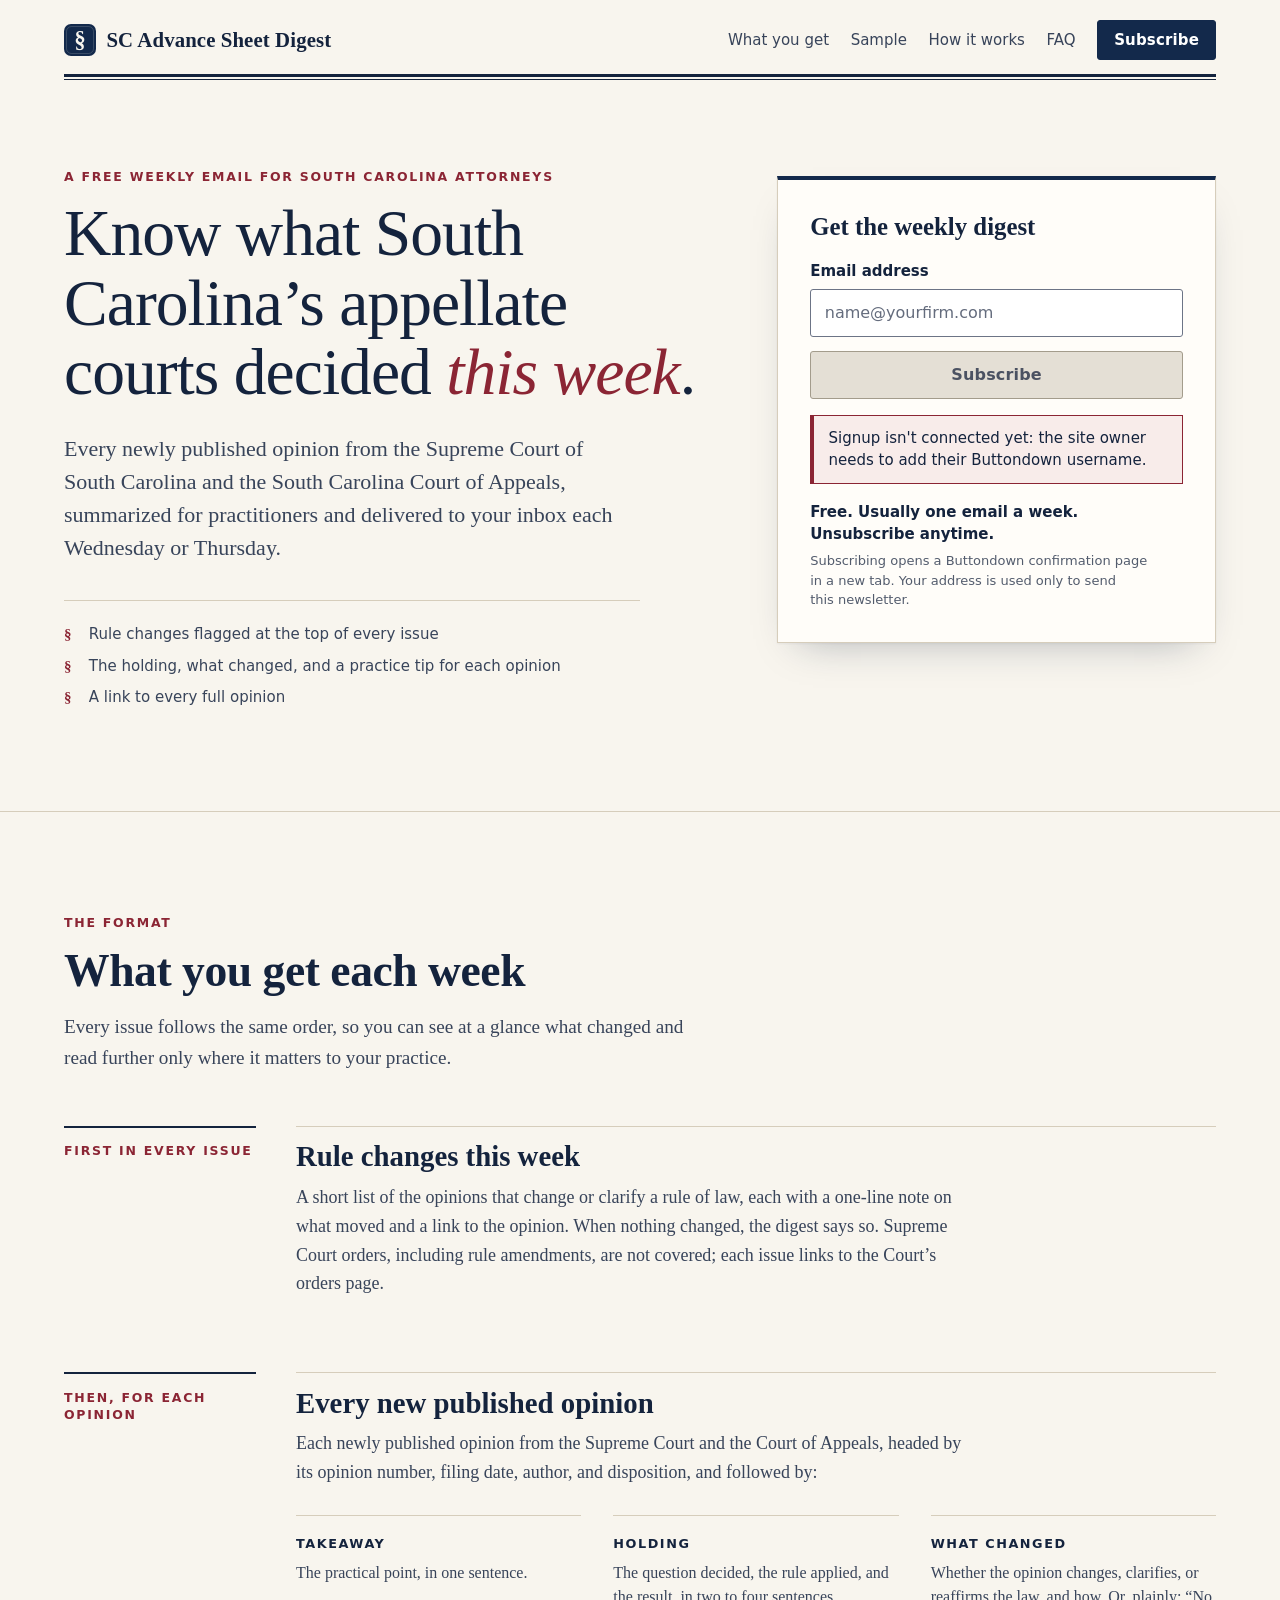
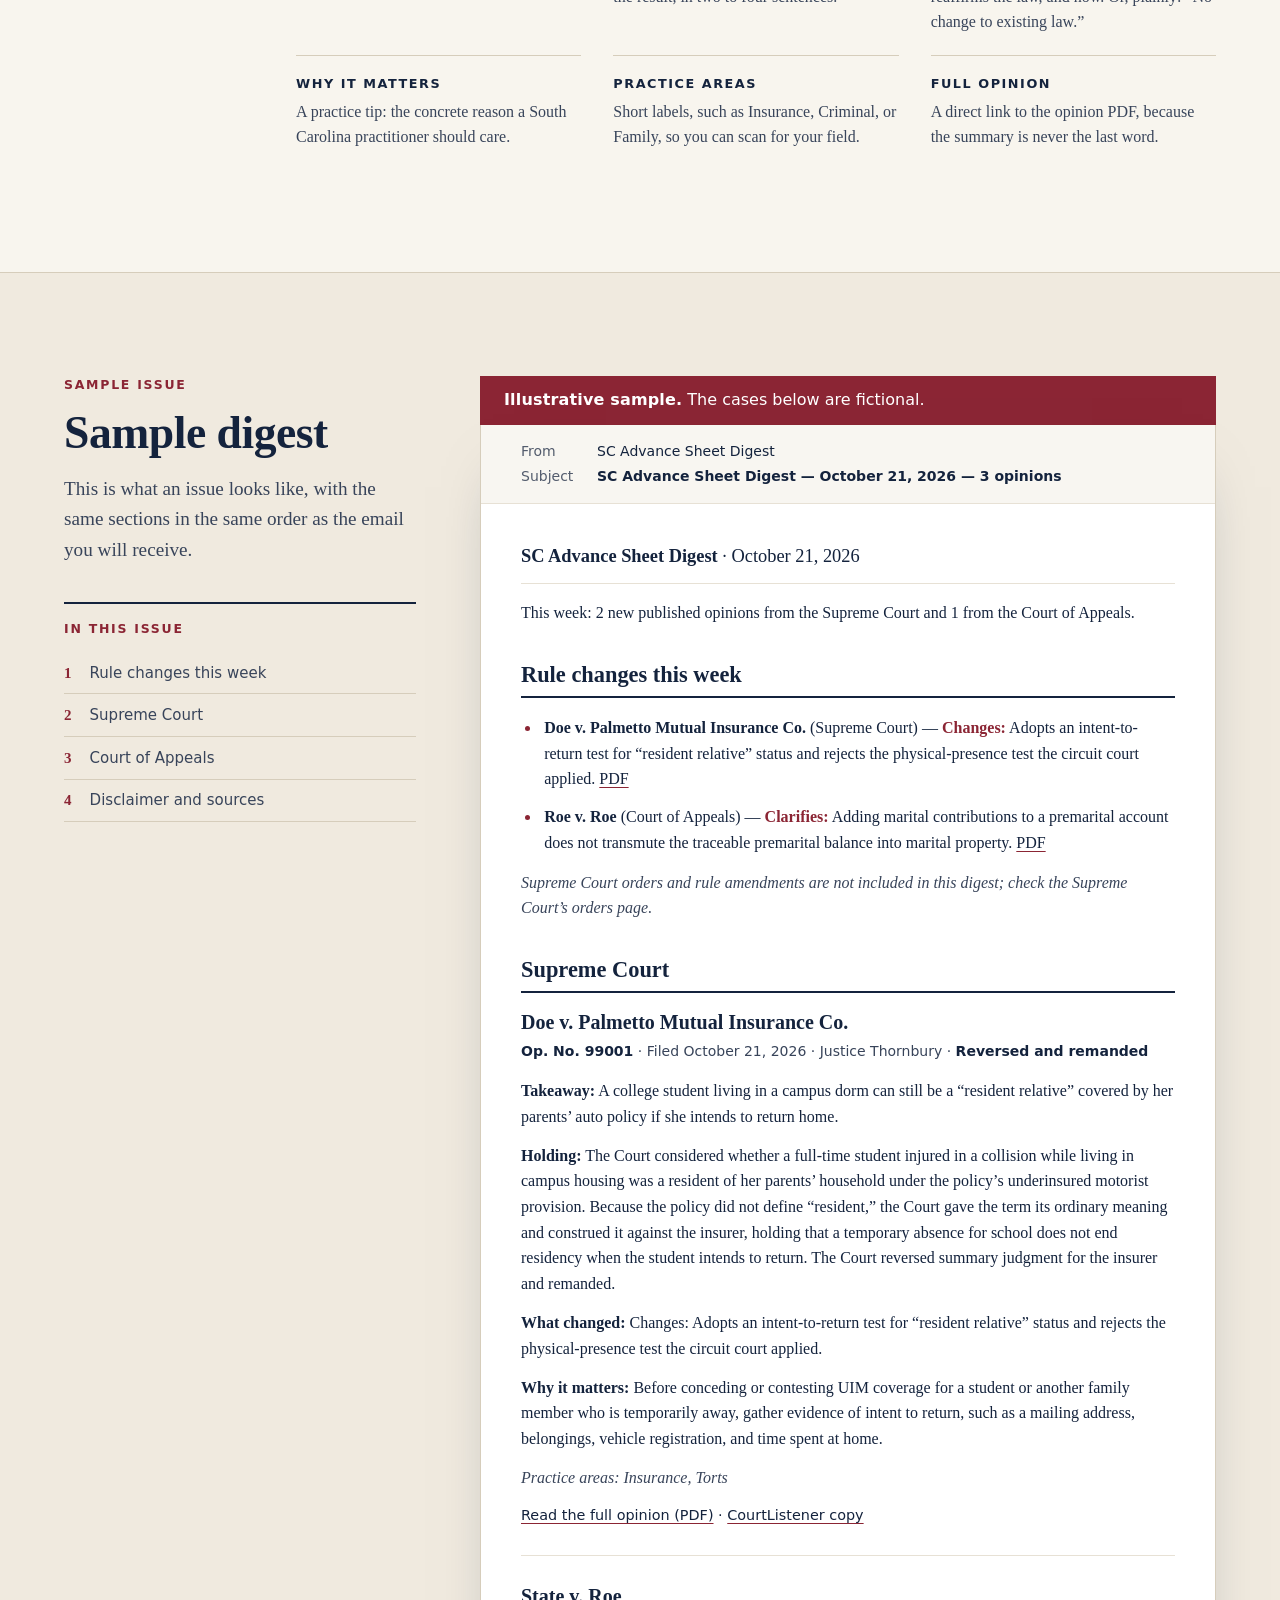
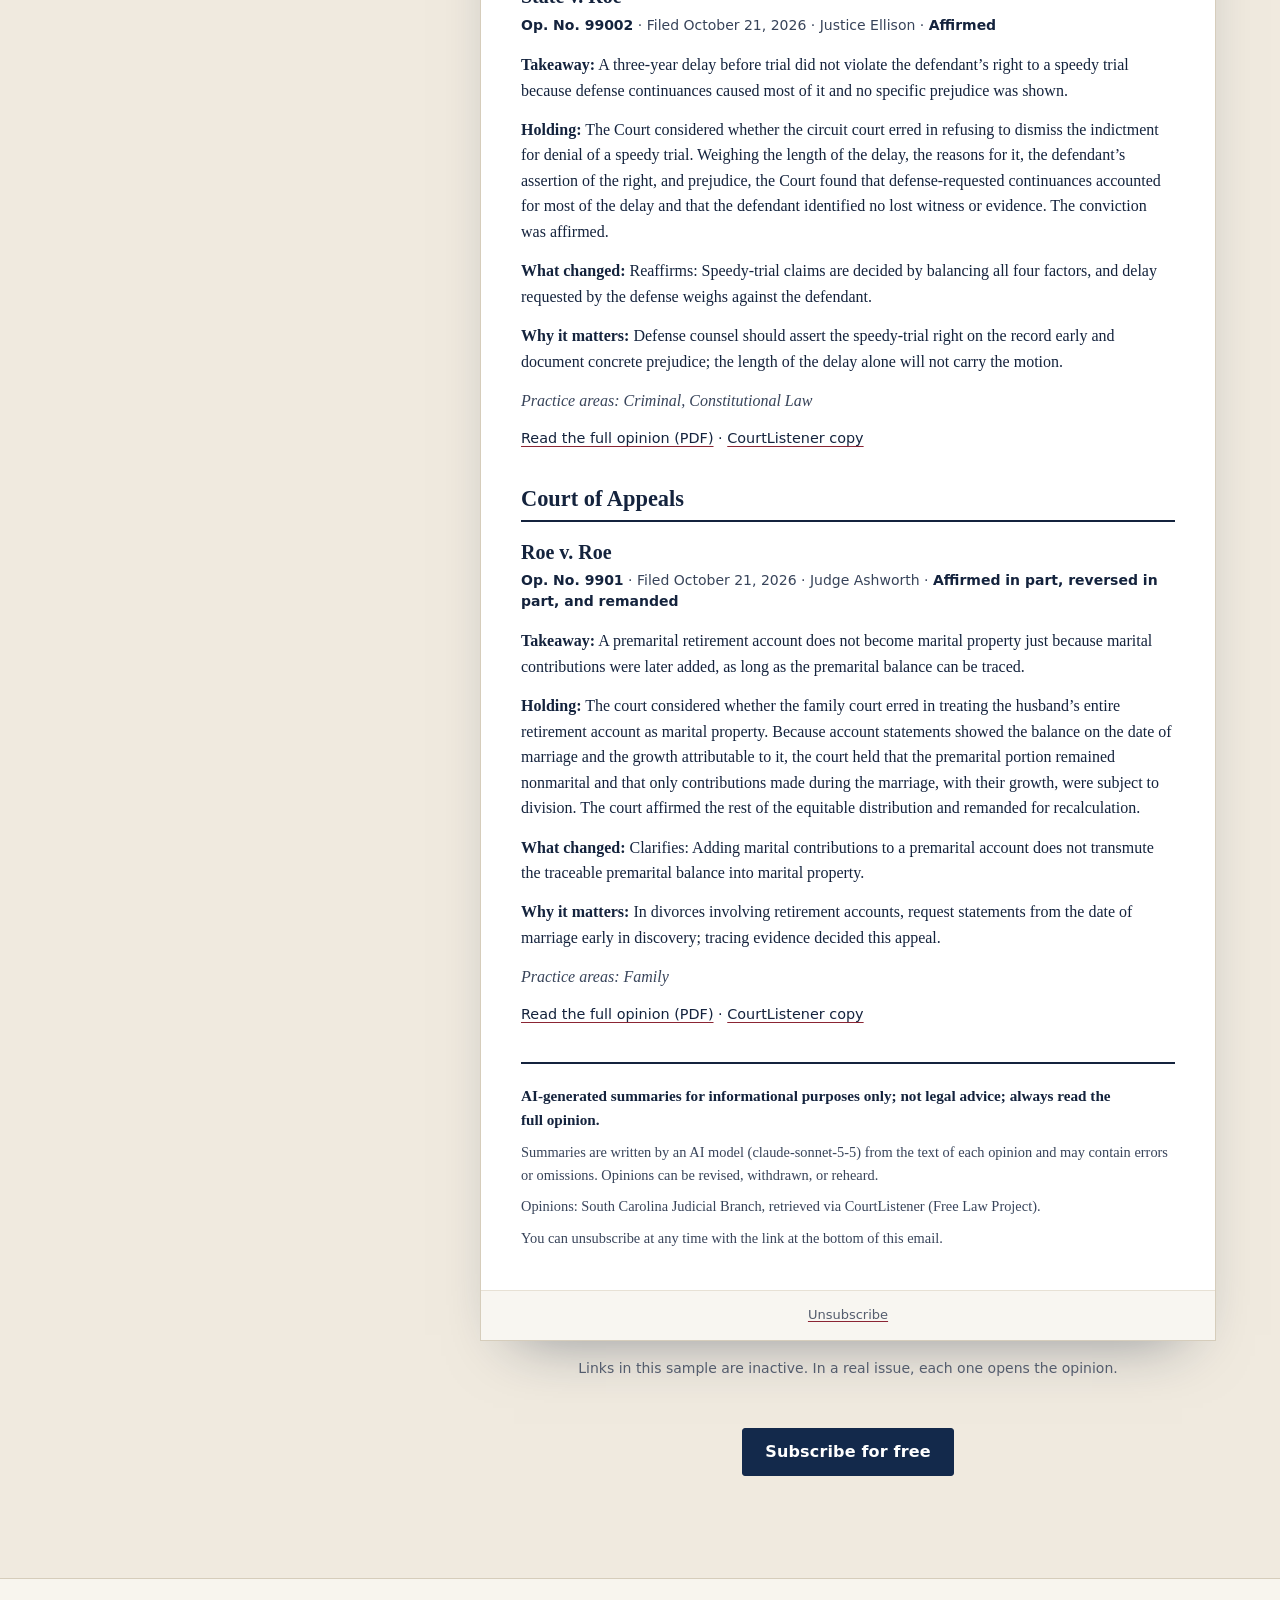
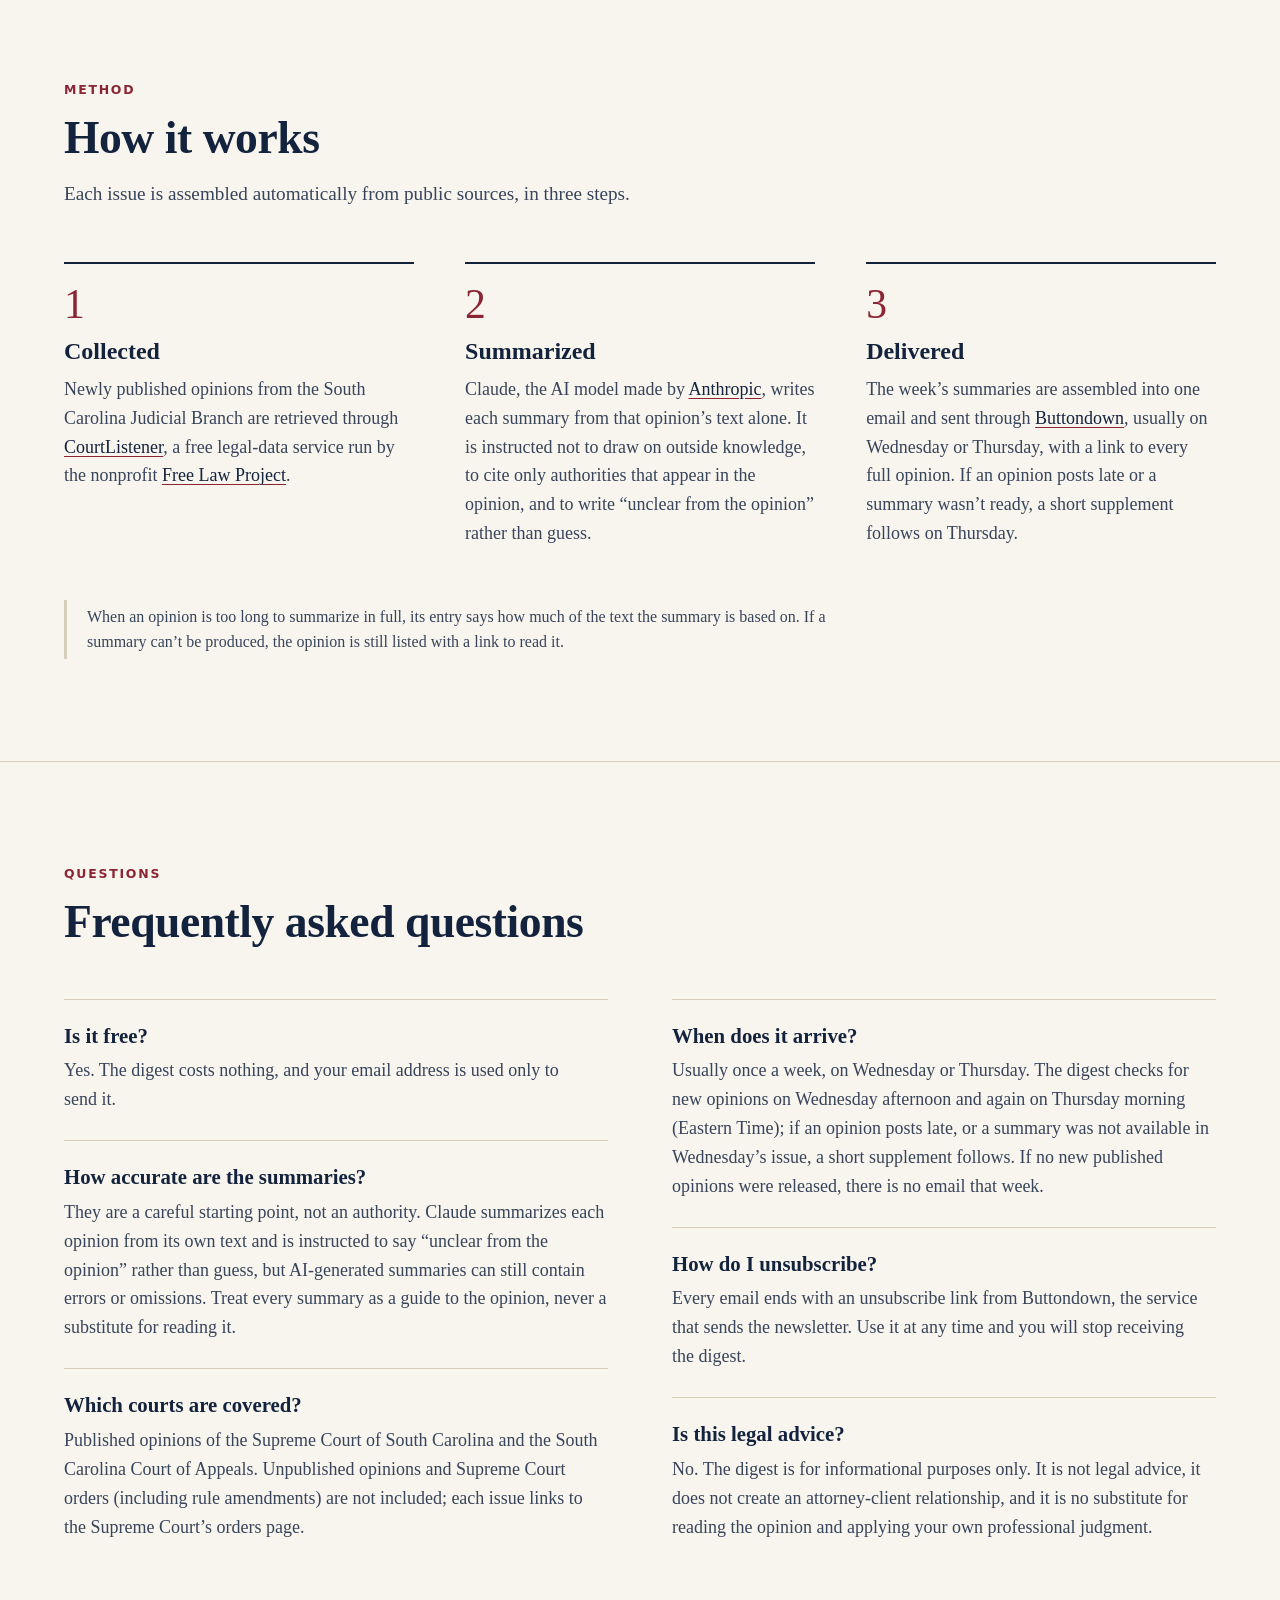
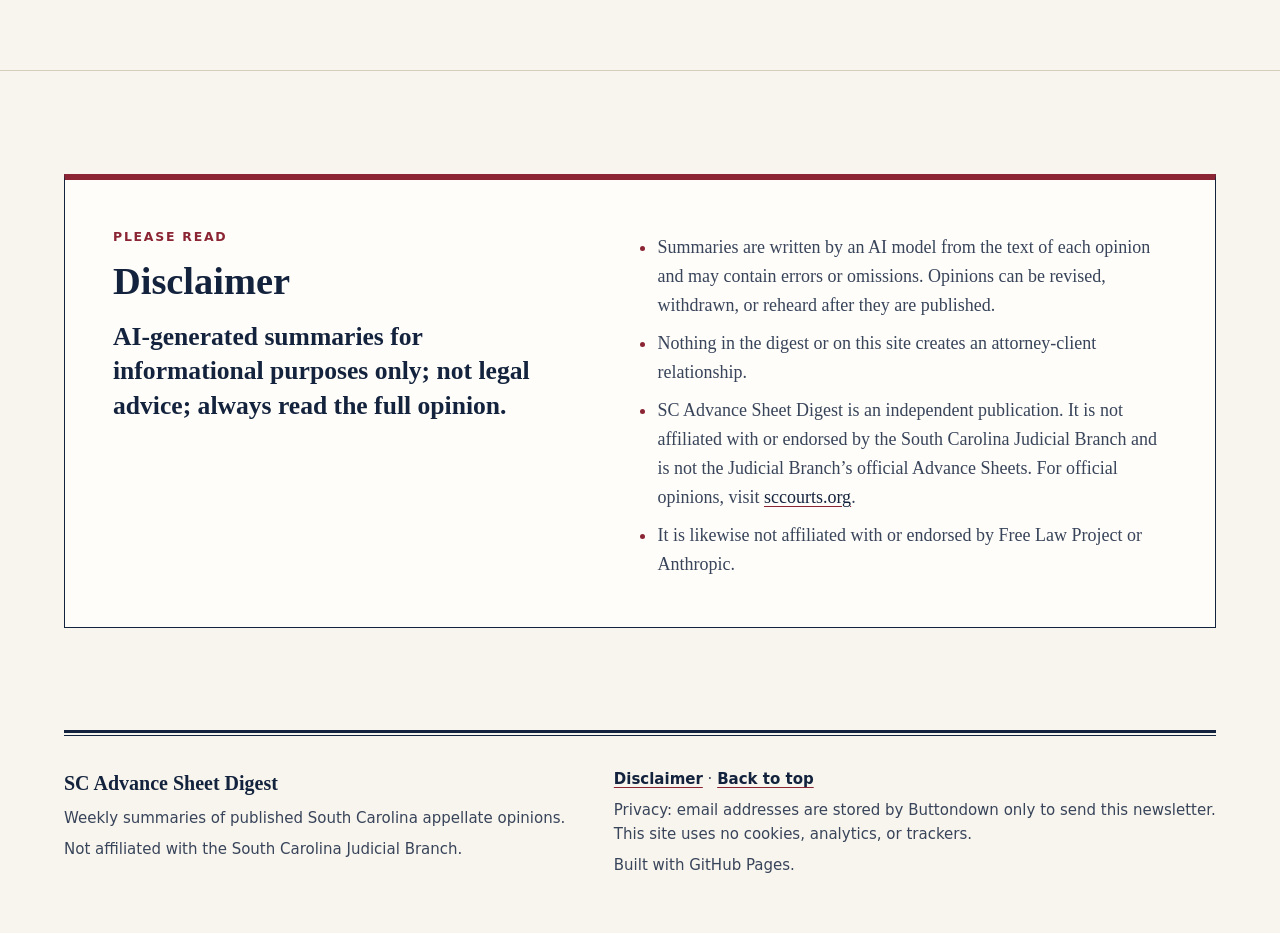
==== docs/index.html @ 8a423f74 "Init" ====
<!doctype html>
<html lang="en">
<head>
  <meta charset="utf-8">
  <meta name="viewport" content="width=device-width, initial-scale=1">
  <title>SC Advance Sheet Digest: free weekly summaries of South Carolina appellate opinions</title>
  <meta name="description" content="A free weekly email that summarizes every newly published opinion of the Supreme Court of South Carolina and the South Carolina Court of Appeals for practicing attorneys.">
  <meta name="color-scheme" content="light">
  <meta name="theme-color" content="#f8f5ee">
  <meta name="format-detection" content="telephone=no">

  <meta property="og:type" content="website">
  <meta property="og:site_name" content="SC Advance Sheet Digest">
  <meta property="og:title" content="SC Advance Sheet Digest">
  <meta property="og:description" content="Every newly published South Carolina Supreme Court and Court of Appeals opinion, summarized for practicing attorneys. Free, usually once a week.">
  <meta property="og:locale" content="en_US">
  <meta name="twitter:card" content="summary">

  <link rel="icon" href="favicon.svg" type="image/svg+xml">
  <link rel="stylesheet" href="styles.css">
</head>
<body>
  <a class="skip-link" href="#main">Skip to main content</a>

  <header class="site-header" id="top">
    <div class="wrap masthead">
      <a class="brand" href="#top">
        <img src="favicon.svg" width="32" height="32" alt="">
        <span>SC Advance Sheet Digest</span>
      </a>
      <nav class="site-nav" aria-label="Sections">
        <ul>
          <li><a href="#what-you-get">What you get</a></li>
          <li><a href="#sample">Sample</a></li>
          <li><a href="#how-it-works">How it works</a></li>
          <li><a href="#faq">FAQ</a></li>
          <li class="nav-cta"><a class="button button-small" href="#subscribe">Subscribe</a></li>
        </ul>
      </nav>
    </div>
    <div class="wrap">
      <div class="rule-double" aria-hidden="true"></div>
    </div>
  </header>

  <main id="main">
    <section class="hero" aria-labelledby="hero-title">
      <div class="wrap hero-grid">
        <div class="hero-copy">
          <p class="kicker">A free weekly email for South Carolina attorneys</p>
          <h1 id="hero-title">Know what South Carolina’s appellate courts decided <em>this&nbsp;week</em>.</h1>
          <p class="lede">Every newly published opinion from the Supreme Court of South Carolina and the South Carolina Court of Appeals, summarized for practitioners and delivered to your inbox each Wednesday or Thursday.</p>
        </div>

        <div class="signup-card" id="subscribe">
          <h2 class="signup-title">Get the weekly digest</h2>
          <!-- SETUP: replace the capitalized placeholder at the end of the action URL below with your Buttondown username. -->
          <form class="signup-form" id="signup-form" action="https://buttondown.com/api/emails/embed-subscribe/YOUR_BUTTONDOWN_USERNAME" method="post" target="_blank">
            <label for="email">Email address</label>
            <input type="email" name="email" id="email" required autocomplete="email" placeholder="name@yourfirm.com" aria-describedby="signup-terms">
            <input type="hidden" name="embed" value="1">
            <button type="submit" class="button">Subscribe</button>
          </form>
          <p class="signup-notice" id="signup-notice" hidden>Signup isn't connected yet: the site owner needs to add their Buttondown username.</p>
          <script>
            // Until the form's action URL holds a real Buttondown username, show a notice and
            // disable the button. The placeholder is assembled from pieces here so that it appears
            // only once in this file: in the form's action attribute.
            (function () {
              var form = document.getElementById("signup-form");
              var placeholder = ["YOUR", "BUTTONDOWN", "USERNAME"].join("_");
              if (!form || (form.getAttribute("action") || "").indexOf(placeholder) === -1) {
                return;
              }
              var button = form.querySelector('button[type="submit"]');
              var input = document.getElementById("email");
              var notice = document.getElementById("signup-notice");
              if (button) {
                button.disabled = true;
              }
              if (notice) {
                notice.hidden = false;
              }
              if (input) {
                input.setAttribute("aria-describedby", "signup-notice signup-terms");
              }
              form.addEventListener("submit", function (event) {
                event.preventDefault();
              });
            })();
          </script>
          <p class="signup-terms" id="signup-terms">Free. Usually one email a week. Unsubscribe anytime.</p>
          <p class="signup-fineprint">Subscribing opens a Buttondown confirmation page in a new tab. Your address is used only to send this newsletter.</p>
        </div>

        <ul class="hero-points">
          <li>Rule changes flagged at the top of every issue</li>
          <li>The holding, what changed, and a practice tip for each opinion</li>
          <li>A link to every full opinion</li>
        </ul>
      </div>
    </section>

    <section class="section" id="what-you-get" aria-labelledby="what-you-get-title">
      <div class="wrap">
        <div class="section-head">
          <p class="kicker">The format</p>
          <h2 id="what-you-get-title">What you get each week</h2>
          <p class="section-intro">Every issue follows the same order, so you can see at a glance what changed and read further only where it matters to your practice.</p>
        </div>

        <ol class="format" role="list">
          <li class="format-part">
            <div class="format-label">
              <p class="kicker">First in every issue</p>
            </div>
            <div class="format-body">
              <h3>Rule changes this week</h3>
              <!-- If you run the digest with SOURCE=sccourts (with the court's permission), you can mention rule-amendment orders here. -->
              <p>A short list of the opinions that change or clarify a rule of law, each with a one-line note on what moved and a link to the opinion. When nothing changed, the digest says so. Supreme Court orders, including rule amendments, are not covered; each issue links to the Court’s orders page.</p>
            </div>
          </li>
          <li class="format-part">
            <div class="format-label">
              <p class="kicker">Then, for each opinion</p>
            </div>
            <div class="format-body">
              <h3>Every new published opinion</h3>
              <p>Each newly published opinion from the Supreme Court and the Court of Appeals, headed by its opinion number, filing date, author, and disposition, and followed by:</p>
              <dl class="fields">
                <div>
                  <dt>Takeaway</dt>
                  <dd>The practical point, in one sentence.</dd>
                </div>
                <div>
                  <dt>Holding</dt>
                  <dd>The question decided, the rule applied, and the result, in two to four sentences.</dd>
                </div>
                <div>
                  <dt>What changed</dt>
                  <dd>Whether the opinion changes, clarifies, or reaffirms the law, and how. Or, plainly: “No change to existing law.”</dd>
                </div>
                <div>
                  <dt>Why it matters</dt>
                  <dd>A practice tip: the concrete reason a South Carolina practitioner should care.</dd>
                </div>
                <div>
                  <dt>Practice areas</dt>
                  <dd>Short labels, such as Insurance, Criminal, or Family, so you can scan for your field.</dd>
                </div>
                <div>
                  <dt>Full opinion</dt>
                  <dd>A direct link to the opinion PDF, because the summary is never the last word.</dd>
                </div>
              </dl>
            </div>
          </li>
        </ol>
      </div>
    </section>

    <section class="section band" id="sample" aria-labelledby="sample-title">
      <div class="wrap sample-layout">
        <div class="sample-aside">
          <div class="section-head">
            <p class="kicker">Sample issue</p>
            <h2 id="sample-title">Sample digest</h2>
            <p class="section-intro">This is what an issue looks like, with the same sections in the same order as the email you will receive.</p>
          </div>
          <nav class="sample-toc" aria-label="Parts of the sample issue">
            <p class="kicker">In this issue</p>
            <ol role="list">
              <li><a href="#sample-rule-changes">Rule changes this week</a></li>
              <li><a href="#sample-supreme-court">Supreme Court</a></li>
              <li><a href="#sample-court-of-appeals">Court of Appeals</a></li>
              <li><a href="#sample-footer">Disclaimer and sources</a></li>
            </ol>
          </nav>
        </div>

        <div class="sample-main">
          <figure class="sample">
            <figcaption class="sample-label"><strong>Illustrative sample.</strong> The cases below are fictional.</figcaption>

            <article class="email" aria-label="Sample email">
              <dl class="email-meta">
                <div>
                  <dt>From</dt>
                  <dd>SC Advance Sheet Digest</dd>
                </div>
                <div>
                  <dt>Subject</dt>
                  <dd class="email-subject">SC Advance Sheet Digest — October 21, 2026 — 3 opinions</dd>
                </div>
              </dl>

              <div class="email-body">
                <p class="email-masthead"><strong>SC Advance Sheet Digest</strong> · <span class="nowrap">October 21, 2026</span></p>
                <p class="email-intro">This week: 2 new published opinions from the Supreme Court and 1 from the Court of Appeals.</p>

                <h3 class="email-h" id="sample-rule-changes">Rule changes this week</h3>
                <ul class="rule-changes">
                  <li><strong>Doe v. Palmetto Mutual Insurance Co.</strong> (Supreme Court) — <strong class="change-label">Changes:</strong> Adopts an intent-to-return test for “resident relative” status and rejects the physical-presence test the circuit court applied. <span class="mock-link">PDF</span></li>
                  <li><strong>Roe v. Roe</strong> (Court of Appeals) — <strong class="change-label">Clarifies:</strong> Adding marital contributions to a premarital account does not transmute the traceable premarital balance into marital property. <span class="mock-link">PDF</span></li>
                </ul>
                <p class="rule-note"><em>Supreme Court orders and rule amendments are not included in this digest; check the Supreme Court’s orders page.</em></p>

                <h3 class="email-h" id="sample-supreme-court">Supreme Court</h3>

                <article class="entry" aria-labelledby="sample-case-1">
                  <h4 id="sample-case-1">Doe v. Palmetto Mutual Insurance Co.</h4>
                  <p class="entry-meta"><strong>Op. No. 99001</strong> · Filed October 21, 2026 · Justice Thornbury · <strong>Reversed and remanded</strong></p>
                  <p><strong>Takeaway:</strong> A college student living in a campus dorm can still be a “resident relative” covered by her parents’ auto policy if she intends to return home.</p>
                  <p><strong>Holding:</strong> The Court considered whether a full-time student injured in a collision while living in campus housing was a resident of her parents’ household under the policy’s underinsured motorist provision. Because the policy did not define “resident,” the Court gave the term its ordinary meaning and construed it against the insurer, holding that a temporary absence for school does not end residency when the student intends to return. The Court reversed summary judgment for the insurer and remanded.</p>
                  <p><strong>What changed:</strong> Changes: Adopts an intent-to-return test for “resident relative” status and rejects the physical-presence test the circuit court applied.</p>
                  <p><strong>Why it matters:</strong> Before conceding or contesting UIM coverage for a student or another family member who is temporarily away, gather evidence of intent to return, such as a mailing address, belongings, vehicle registration, and time spent at home.</p>
                  <p class="entry-areas"><em>Practice areas: Insurance, Torts</em></p>
                  <p class="entry-links"><span class="mock-link">Read the full opinion (PDF)</span> · <span class="mock-link">CourtListener copy</span></p>
                </article>

                <hr>

                <article class="entry" aria-labelledby="sample-case-2">
                  <h4 id="sample-case-2">State v. Roe</h4>
                  <p class="entry-meta"><strong>Op. No. 99002</strong> · Filed October 21, 2026 · Justice Ellison · <strong>Affirmed</strong></p>
                  <p><strong>Takeaway:</strong> A three-year delay before trial did not violate the defendant’s right to a speedy trial because defense continuances caused most of it and no specific prejudice was shown.</p>
                  <p><strong>Holding:</strong> The Court considered whether the circuit court erred in refusing to dismiss the indictment for denial of a speedy trial. Weighing the length of the delay, the reasons for it, the defendant’s assertion of the right, and prejudice, the Court found that defense-requested continuances accounted for most of the delay and that the defendant identified no lost witness or evidence. The conviction was affirmed.</p>
                  <p><strong>What changed:</strong> Reaffirms: Speedy-trial claims are decided by balancing all four factors, and delay requested by the defense weighs against the defendant.</p>
                  <p><strong>Why it matters:</strong> Defense counsel should assert the speedy-trial right on the record early and document concrete prejudice; the length of the delay alone will not carry the motion.</p>
                  <p class="entry-areas"><em>Practice areas: Criminal, Constitutional Law</em></p>
                  <p class="entry-links"><span class="mock-link">Read the full opinion (PDF)</span> · <span class="mock-link">CourtListener copy</span></p>
                </article>

                <h3 class="email-h" id="sample-court-of-appeals">Court of Appeals</h3>

                <article class="entry" aria-labelledby="sample-case-3">
                  <h4 id="sample-case-3">Roe v. Roe</h4>
                  <p class="entry-meta"><strong>Op. No. 9901</strong> · Filed October 21, 2026 · Judge Ashworth · <strong>Affirmed in part, reversed in part, and remanded</strong></p>
                  <p><strong>Takeaway:</strong> A premarital retirement account does not become marital property just because marital contributions were later added, as long as the premarital balance can be traced.</p>
                  <p><strong>Holding:</strong> The court considered whether the family court erred in treating the husband’s entire retirement account as marital property. Because account statements showed the balance on the date of marriage and the growth attributable to it, the court held that the premarital portion remained nonmarital and that only contributions made during the marriage, with their growth, were subject to division. The court affirmed the rest of the equitable distribution and remanded for recalculation.</p>
                  <p><strong>What changed:</strong> Clarifies: Adding marital contributions to a premarital account does not transmute the traceable premarital balance into marital property.</p>
                  <p><strong>Why it matters:</strong> In divorces involving retirement accounts, request statements from the date of marriage early in discovery; tracing evidence decided this appeal.</p>
                  <p class="entry-areas"><em>Practice areas: Family</em></p>
                  <p class="entry-links"><span class="mock-link">Read the full opinion (PDF)</span> · <span class="mock-link">CourtListener copy</span></p>
                </article>

                <footer class="email-footer" id="sample-footer">
                  <p class="email-disclaimer"><strong>AI-generated summaries for informational purposes only; not legal advice; always read the full opinion.</strong></p>
                  <p>Summaries are written by an AI model (claude-sonnet-5-5) from the text of each opinion and may contain errors or omissions. Opinions can be revised, withdrawn, or reheard.</p>
                  <p>Opinions: South Carolina Judicial Branch, retrieved via CourtListener (Free Law Project).</p>
                  <p>You can unsubscribe at any time with the link at the bottom of this email.</p>
                </footer>
              </div>

              <p class="email-unsub"><span class="mock-link">Unsubscribe</span></p>
            </article>

            <p class="sample-note">Links in this sample are inactive. In a real issue, each one opens the opinion.</p>
          </figure>

          <p class="cta-row"><a class="button" href="#subscribe">Subscribe for free</a></p>
        </div>
      </div>
    </section>

    <section class="section" id="how-it-works" aria-labelledby="how-it-works-title">
      <div class="wrap">
        <div class="section-head">
          <p class="kicker">Method</p>
          <h2 id="how-it-works-title">How it works</h2>
          <p class="section-intro">Each issue is assembled automatically from public sources, in three steps.</p>
        </div>

        <ol class="steps" role="list">
          <li class="step">
            <p class="step-number" aria-hidden="true">1</p>
            <h3>Collected</h3>
            <p>Newly published opinions from the South Carolina Judicial Branch are retrieved through <a href="https://www.courtlistener.com/">CourtListener</a>, a free <span class="nowrap">legal-data</span> service run by the nonprofit <a href="https://free.law/">Free Law Project</a>.</p>
          </li>
          <li class="step">
            <p class="step-number" aria-hidden="true">2</p>
            <h3>Summarized</h3>
            <p>Claude, the AI model made by <a href="https://www.anthropic.com/">Anthropic</a>, writes each summary from that opinion’s text alone. It is instructed not to draw on outside knowledge, to cite only authorities that appear in the opinion, and to write “unclear from the opinion” rather than guess.</p>
          </li>
          <li class="step">
            <p class="step-number" aria-hidden="true">3</p>
            <h3>Delivered</h3>
            <p>The week’s summaries are assembled into one email and sent through <a href="https://buttondown.com/">Buttondown</a>, usually on Wednesday or Thursday, with a link to every full opinion. If an opinion posts late or a summary wasn’t ready, a short supplement follows on Thursday.</p>
          </li>
        </ol>

        <p class="steps-note">When an opinion is too long to summarize in full, its entry says how much of the text the summary is based on. If a summary can’t be produced, the opinion is still listed with a link to read it.</p>
      </div>
    </section>

    <section class="section" id="faq" aria-labelledby="faq-title">
      <div class="wrap">
        <div class="section-head">
          <p class="kicker">Questions</p>
          <h2 id="faq-title">Frequently asked questions</h2>
        </div>

        <div class="faq">
          <div class="faq-item">
            <h3>Is it free?</h3>
            <p>Yes. The digest costs nothing, and your email address is used only to send it.</p>
          </div>
          <div class="faq-item">
            <h3>How accurate are the summaries?</h3>
            <p>They are a careful starting point, not an authority. Claude summarizes each opinion from its own text and is instructed to say “unclear from the opinion” rather than guess, but AI-generated summaries can still contain errors or omissions. Treat every summary as a guide to the opinion, never a substitute for reading it.</p>
          </div>
          <div class="faq-item">
            <h3>Which courts are covered?</h3>
            <!-- If you run the digest with SOURCE=sccourts (with the court's permission), you can mention rule-amendment orders here. -->
            <p>Published opinions of the Supreme Court of South Carolina and the South Carolina Court of Appeals. Unpublished opinions and Supreme Court orders (including rule amendments) are not included; each issue links to the Supreme Court’s orders page.</p>
          </div>
          <div class="faq-item">
            <h3>When does it arrive?</h3>
            <p>Usually once a week, on Wednesday or Thursday. The digest checks for new opinions on Wednesday afternoon and again on Thursday morning (Eastern Time); if an opinion posts late, or a summary was not available in Wednesday’s issue, a short supplement follows. If no new published opinions were released, there is no email that week.</p>
          </div>
          <div class="faq-item">
            <h3>How do I unsubscribe?</h3>
            <p>Every email ends with an unsubscribe link from Buttondown, the service that sends the newsletter. Use it at any time and you will stop receiving the digest.</p>
          </div>
          <div class="faq-item">
            <h3>Is this legal advice?</h3>
            <p>No. The digest is for informational purposes only. It is not legal advice, it does not create an attorney-client relationship, and it is no substitute for reading the opinion and applying your own professional judgment.</p>
          </div>
        </div>
      </div>
    </section>

    <section class="section" id="disclaimer" aria-labelledby="disclaimer-title">
      <div class="wrap">
        <div class="disclaimer">
          <div class="disclaimer-head">
            <p class="kicker">Please read</p>
            <h2 id="disclaimer-title">Disclaimer</h2>
            <p class="disclaimer-lead">AI-generated summaries for informational purposes only; not legal advice; always read the full opinion.</p>
          </div>
          <ul class="disclaimer-list">
            <li>Summaries are written by an AI model from the text of each opinion and may contain errors or omissions. Opinions can be revised, withdrawn, or reheard after they are published.</li>
            <li>Nothing in the digest or on this site creates an attorney-client relationship.</li>
            <li>SC Advance Sheet Digest is an independent publication. It is not affiliated with or endorsed by the South Carolina Judicial Branch and is not the Judicial Branch’s official Advance Sheets. For official opinions, visit <a href="https://www.sccourts.org/">sccourts.org</a>.</li>
            <li>It is likewise not affiliated with or endorsed by Free Law Project or Anthropic.</li>
          </ul>
        </div>
      </div>
    </section>
  </main>

  <footer class="site-footer">
    <div class="wrap">
      <div class="rule-double" aria-hidden="true"></div>
      <div class="footer-grid">
        <div>
          <p class="footer-brand">SC Advance Sheet Digest</p>
          <p>Weekly summaries of published South Carolina appellate opinions.</p>
          <p>Not affiliated with the South Carolina Judicial Branch.</p>
        </div>
        <div>
          <p class="footer-links"><a href="#disclaimer">Disclaimer</a> · <a href="#top">Back to top</a></p>
          <p>Privacy: email addresses are stored by Buttondown only to send this newsletter. This site uses no cookies, analytics, or trackers.</p>
          <p>Built with GitHub Pages.</p>
        </div>
      </div>
    </div>
  </footer>
</body>
</html>
---- docs/styles.css ----
/*
  SC Advance Sheet Digest: site styles.
  Plain CSS with no build step, no web fonts, and no external requests.
  Colors were checked for WCAG AA contrast against the backgrounds they sit on.
*/

/* ---------- Tokens ---------- */

:root {
  --paper: #f8f5ee;          /* warm off-white page */
  --paper-band: #f0eadf;     /* alternate section band */
  --sheet: #fffdf9;          /* cards */
  --email: #ffffff;          /* the sample email */
  --email-chrome: #f8f6f1;   /* sample email header and footer strips */

  --ink: #14233d;            /* deep navy text */
  --ink-soft: #38445a;       /* secondary text */
  --muted: #535c6d;          /* captions and fine print */

  --rule: #d6cdbb;           /* hairlines on paper */
  --rule-soft: #e7e1d5;      /* hairlines inside white surfaces */
  --control-border: #6c7486; /* form field outline (3:1 or better) */

  --navy: #13294b;           /* buttons, masthead */
  --navy-deep: #0a1a33;
  --accent: #8b2534;         /* oxblood: the single accent color */
  --accent-tint: #f8ecea;

  --font-display: "Iowan Old Style", "Palatino Linotype", Palatino, "URW Palladio L", P052, "Book Antiqua", Georgia, serif;
  --font-text: Charter, "Bitstream Charter", "Sitka Text", Cambria, Georgia, serif;
  --font-sans: -apple-system, BlinkMacSystemFont, "Segoe UI", system-ui, Roboto, "Helvetica Neue", Arial, "Noto Sans", sans-serif;

  --gutter: clamp(16px, 4vw, 40px);
  --max: 72rem;

  color-scheme: light;
}

/* ---------- Base ---------- */

*,
*::before,
*::after {
  box-sizing: border-box;
}

html {
  -webkit-text-size-adjust: 100%;
  text-size-adjust: 100%;
}

@media (prefers-reduced-motion: no-preference) {
  html {
    scroll-behavior: smooth;
  }
}

body {
  margin: 0;
  background-color: var(--paper);
  color: var(--ink);
  font-family: var(--font-text);
  font-size: clamp(1.0625rem, 1rem + 0.2vw, 1.125rem);
  line-height: 1.6;
  overflow-wrap: break-word;
}

[hidden] {
  display: none !important;
}

.nowrap {
  white-space: nowrap;
}

img,
svg {
  display: block;
  max-width: 100%;
  height: auto;
}

h1,
h2,
h3,
h4 {
  margin: 0;
  color: var(--ink);
  font-family: var(--font-display);
  font-weight: 600;
  line-height: 1.15;
  text-wrap: balance;
}

p {
  margin: 0 0 1em;
  text-wrap: pretty;
}

ul,
ol {
  margin: 0;
}

a {
  color: var(--ink);
  text-decoration-line: underline;
  text-decoration-color: var(--accent);
  text-decoration-thickness: 1px;
  text-underline-offset: 0.18em;
}

a:hover {
  color: var(--accent);
  text-decoration-thickness: 2px;
}

:focus-visible {
  outline: 3px solid var(--accent);
  outline-offset: 3px;
}

strong {
  font-weight: 700;
}

.skip-link {
  position: absolute;
  top: 0.75rem;
  left: var(--gutter);
  z-index: 100;
  padding: 0.65rem 1rem;
  background: var(--navy);
  color: #fff;
  font-family: var(--font-sans);
  font-size: 1rem;
  font-weight: 600;
  text-decoration: none;
  transform: translateY(-300%);
}

.skip-link:focus,
.skip-link:hover {
  color: #fff;
  transform: none;
}

.wrap {
  width: 100%;
  max-width: calc(var(--max) + 2 * var(--gutter));
  margin-inline: auto;
  padding-inline: var(--gutter);
}

.kicker {
  margin: 0 0 0.9rem;
  color: var(--accent);
  font-family: var(--font-sans);
  font-size: 0.78rem;
  font-weight: 700;
  letter-spacing: 0.14em;
  line-height: 1.4;
  text-transform: uppercase;
}

/* A masthead-style double rule: a heavy line over a hairline. */
.rule-double {
  height: 6px;
  border-top: 3px solid var(--ink);
  border-bottom: 1px solid var(--ink);
}

/* ---------- Buttons ---------- */

.button {
  display: inline-flex;
  align-items: center;
  justify-content: center;
  min-height: 3rem;
  padding: 0.75rem 1.4rem;
  border: 1px solid var(--navy);
  border-radius: 3px;
  background: var(--navy);
  color: #fff;
  font-family: var(--font-sans);
  font-size: 1rem;
  font-weight: 600;
  letter-spacing: 0.01em;
  line-height: 1.2;
  text-align: center;
  text-decoration: none;
  cursor: pointer;
}

.button:hover {
  border-color: var(--navy-deep);
  background: var(--navy-deep);
  color: #fff;
}

.button:disabled {
  border-color: #a39c8c;
  background: #e4dfd5;
  color: #4b5262;
  cursor: not-allowed;
}

.button-small {
  min-height: 2.5rem;
  padding: 0.5rem 1rem;
  font-size: 0.9375rem;
}

@media (prefers-reduced-motion: no-preference) {
  .button {
    transition: background-color 0.15s ease, border-color 0.15s ease;
  }
}

/* ---------- Header ---------- */

.site-header {
  padding-top: 0.25rem;
}

.masthead {
  display: flex;
  flex-wrap: wrap;
  align-items: center;
  justify-content: space-between;
  gap: 0.6rem 2rem;
  padding-block: 1rem 0.85rem;
}

.brand {
  display: inline-flex;
  align-items: center;
  gap: 0.65rem;
  color: var(--ink);
  font-family: var(--font-display);
  font-size: 1.3rem;
  font-weight: 600;
  letter-spacing: 0.005em;
  line-height: 1.2;
  text-decoration: none;
}

.brand:hover {
  color: var(--ink);
}

.brand img {
  flex: none;
  width: 2rem;
  height: 2rem;
}

.site-nav ul {
  display: flex;
  flex-wrap: wrap;
  align-items: center;
  gap: 0.25rem 1.35rem;
  padding: 0;
  list-style: none;
  font-family: var(--font-sans);
  font-size: 0.9375rem;
}

.site-nav a:not(.button) {
  display: inline-block;
  padding-block: 0.35rem;
  color: var(--ink-soft);
  text-decoration: none;
}

.site-nav a:not(.button):hover {
  color: var(--accent);
  text-decoration: underline;
  text-decoration-thickness: 2px;
}

@media (max-width: 37.5rem) {
  .site-nav ul {
    gap: 0.1rem 1.1rem;
    font-size: 0.9rem;
  }

  /* The signup form sits directly below the header on small screens. */
  .nav-cta {
    display: none;
  }
}

/* ---------- Hero ---------- */

.hero {
  padding-block: clamp(2rem, 7vw, 5.5rem) clamp(3.5rem, 8vw, 6.5rem);
}

/* Small screens: copy, then the signup card, then the highlights.
   Wide screens: copy and highlights on the left, the card on the right. */
.hero-grid {
  display: grid;
  grid-template-areas:
    "copy"
    "signup"
    "points";
  align-items: start;
  gap: 2rem;
}

.hero-copy {
  grid-area: copy;
}

.signup-card {
  grid-area: signup;
}

.hero-points {
  grid-area: points;
}

@media (min-width: 62rem) {
  .hero-grid {
    grid-template-columns: minmax(0, 1.45fr) minmax(0, 1fr);
    grid-template-rows: auto 1fr;
    grid-template-areas:
      "copy signup"
      "points signup";
    gap: 0 clamp(3rem, 6vw, 5.5rem);
  }
}

.hero h1 {
  font-size: clamp(2.35rem, 1.45rem + 3.6vw, 4.1rem);
  font-weight: 500;
  letter-spacing: -0.015em;
  line-height: 1.06;
}

.hero h1 em {
  color: var(--accent);
  font-style: italic;
}

.lede {
  max-width: 36rem;
  margin: 1.5rem 0 0;
  color: var(--ink-soft);
  font-size: clamp(1.15rem, 1.02rem + 0.55vw, 1.375rem);
  line-height: 1.5;
}

.hero-points {
  display: grid;
  align-content: start;
  gap: 0.55rem;
  max-width: 36rem;
  margin: 0;
  padding: 1.4rem 0 0;
  border-top: 1px solid var(--rule);
  color: var(--ink-soft);
  font-family: var(--font-sans);
  font-size: 0.9375rem;
  line-height: 1.5;
  list-style: none;
}

@media (min-width: 62rem) {
  .hero-points {
    margin-top: 2.25rem;
  }
}

.hero-points li {
  display: grid;
  grid-template-columns: 1.1rem minmax(0, 1fr);
  gap: 0.45rem;
}

.hero-points li::before {
  content: "\00a7";
  content: "\00a7" / "";
  color: var(--accent);
  font-family: var(--font-display);
  font-weight: 700;
}

/* ---------- Signup card ---------- */

.signup-card {
  width: 100%;
  max-width: 30rem;
  padding: clamp(1.25rem, 3.5vw, 2rem);
  border: 1px solid var(--rule);
  border-top: 4px solid var(--navy);
  background: var(--sheet);
  box-shadow: 0 1px 2px rgba(20, 35, 61, 0.05), 0 18px 40px -22px rgba(20, 35, 61, 0.35);
  scroll-margin-top: 1rem;
}

@media (min-width: 62rem) {
  .signup-card {
    justify-self: end;
    margin-top: 0.5rem;
  }
}

.signup-title {
  margin-bottom: 1.1rem;
  font-size: 1.55rem;
  line-height: 1.2;
}

.signup-form label {
  display: block;
  margin: 0 0 0.4rem;
  color: var(--ink);
  font-family: var(--font-sans);
  font-size: 0.9375rem;
  font-weight: 600;
}

.signup-form input[type="email"] {
  display: block;
  width: 100%;
  min-height: 3rem;
  margin: 0;
  padding: 0.7rem 0.85rem;
  border: 1px solid var(--control-border);
  border-radius: 3px;
  background: #fff;
  color: var(--ink);
  font-family: var(--font-sans);
  font-size: 1rem;
  line-height: 1.4;
}

.signup-form input[type="email"]::placeholder {
  color: #646c7d;
  opacity: 1;
}

.signup-form input[type="email"]:focus-visible {
  border-color: var(--ink);
  outline: 3px solid var(--accent);
  outline-offset: 2px;
}

.signup-form .button {
  width: 100%;
  margin-top: 0.85rem;
}

.signup-notice {
  margin: 1rem 0 0;
  padding: 0.75rem 0.9rem;
  border: 1px solid var(--accent);
  border-left-width: 4px;
  background: var(--accent-tint);
  color: var(--ink);
  font-family: var(--font-sans);
  font-size: 0.9375rem;
  line-height: 1.45;
}

.signup-terms {
  margin: 1.1rem 0 0;
  color: var(--ink);
  font-family: var(--font-sans);
  font-size: 0.9375rem;
  font-weight: 600;
  line-height: 1.45;
}

.signup-fineprint {
  margin: 0.35rem 0 0;
  color: var(--muted);
  font-family: var(--font-sans);
  font-size: 0.8125rem;
  line-height: 1.5;
}

/* ---------- Sections ---------- */

.section {
  padding-block: clamp(3.5rem, 8vw, 6.5rem);
  border-top: 1px solid var(--rule);
  scroll-margin-top: 0;
}

.band {
  background-color: var(--paper-band);
}

.section-head {
  max-width: 46rem;
  margin-bottom: clamp(2rem, 5vw, 3.25rem);
}

.section-head h2 {
  font-size: clamp(1.95rem, 1.45rem + 2vw, 2.85rem);
  letter-spacing: -0.01em;
  line-height: 1.1;
}

.section-intro {
  max-width: 40rem;
  margin: 1rem 0 0;
  color: var(--ink-soft);
  font-size: clamp(1.0625rem, 1rem + 0.3vw, 1.2rem);
}

/* ---------- What you get ---------- */

.format {
  display: grid;
  gap: clamp(2.5rem, 5vw, 3.5rem);
  padding: 0;
  list-style: none;
}

.format-part {
  display: grid;
  gap: 0.5rem 2.5rem;
}

.format-label {
  padding-top: 0.9rem;
  border-top: 2px solid var(--ink);
}

.format-label .kicker {
  margin: 0;
}

.format-body h3 {
  margin-bottom: 0.6rem;
  font-size: clamp(1.45rem, 1.25rem + 0.8vw, 1.8rem);
}

.format-body > p {
  max-width: 42rem;
  color: var(--ink-soft);
}

@media (min-width: 52rem) {
  .format-part {
    grid-template-columns: 12rem minmax(0, 1fr);
  }

  .format-body {
    padding-top: 0.85rem;
    border-top: 1px solid var(--rule);
  }
}

.fields {
  display: grid;
  gap: 0 2rem;
  margin: 1.75rem 0 0;
}

@media (min-width: 40rem) {
  .fields {
    grid-template-columns: repeat(2, minmax(0, 1fr));
  }
}

@media (min-width: 70rem) {
  .fields {
    grid-template-columns: repeat(3, minmax(0, 1fr));
  }
}

.fields > div {
  padding: 1.1rem 0 1.25rem;
  border-top: 1px solid var(--rule);
}

.fields dt {
  color: var(--ink);
  font-family: var(--font-sans);
  font-size: 0.8rem;
  font-weight: 700;
  letter-spacing: 0.12em;
  text-transform: uppercase;
}

.fields dd {
  margin: 0.4rem 0 0;
  color: var(--ink-soft);
  font-size: 1rem;
  line-height: 1.55;
}

/* ---------- Sample digest ---------- */

.sample-layout {
  display: grid;
  gap: 0;
}

/* The "In this issue" list only appears beside the sample on wide screens. */
.sample-toc {
  display: none;
}

@media (min-width: 64rem) {
  .sample-layout {
    grid-template-columns: minmax(15rem, 1fr) minmax(0, 46rem);
    gap: clamp(3rem, 5vw, 4.5rem);
    align-items: start;
  }

  .sample-aside .section-head {
    margin-bottom: 2.25rem;
  }

  .sample-toc {
    display: block;
    padding-top: 1rem;
    border-top: 2px solid var(--ink);
  }
}

/* Keep the heading and contents in view beside the long sample, when the window is tall enough. */
@media (min-width: 64rem) and (min-height: 44rem) {
  .sample-aside {
    position: sticky;
    top: 2rem;
  }
}

.sample-toc ol {
  padding: 0;
  list-style: none;
  counter-reset: toc;
  font-family: var(--font-sans);
  font-size: 0.9375rem;
}

.sample-toc li {
  counter-increment: toc;
  display: grid;
  grid-template-columns: 1.6rem minmax(0, 1fr);
  padding-block: 0.55rem;
  border-bottom: 1px solid var(--rule);
}

.sample-toc li::before {
  content: counter(toc);
  color: var(--accent);
  font-family: var(--font-display);
  font-weight: 700;
}

.sample-toc a {
  color: var(--ink-soft);
  text-decoration: none;
}

.sample-toc a:hover {
  color: var(--accent);
  text-decoration: underline;
}

.sample {
  max-width: 46rem;
  margin: 0;
}

.email-h,
.email-footer {
  scroll-margin-top: 1.5rem;
}

.sample-label {
  margin: 0;
  padding: 0.85rem clamp(1rem, 4vw, 1.5rem);
  background: var(--accent);
  color: #fff;
  font-family: var(--font-sans);
  font-size: 1rem;
  line-height: 1.4;
}

.sample-label strong {
  letter-spacing: 0.01em;
}

.email {
  border: 1px solid var(--rule);
  border-top: 0;
  background: var(--email);
  box-shadow: 0 28px 60px -34px rgba(20, 35, 61, 0.5);
}

.email-meta {
  display: grid;
  gap: 0.3rem;
  margin: 0;
  padding: 1rem clamp(1rem, 4.5vw, 2.5rem);
  border-bottom: 1px solid var(--rule-soft);
  background: var(--email-chrome);
  font-family: var(--font-sans);
  font-size: 0.875rem;
  line-height: 1.45;
}

.email-meta div {
  display: grid;
  grid-template-columns: 4.25rem minmax(0, 1fr);
  gap: 0.5rem;
}

.email-meta dt {
  color: var(--muted);
}

.email-meta dd {
  margin: 0;
  color: var(--ink);
}

.email-subject {
  font-weight: 600;
}

.email-body {
  padding: clamp(1.25rem, 4.5vw, 2.5rem) clamp(1rem, 4.5vw, 2.5rem) clamp(1.5rem, 4.5vw, 2.5rem);
  color: var(--ink);
  font-family: var(--font-text);
  font-size: 1rem;
  line-height: 1.6;
}

.email-masthead {
  margin: 0 0 1rem;
  padding-bottom: 0.9rem;
  border-bottom: 1px solid var(--rule-soft);
  font-family: var(--font-display);
  font-size: 1.15rem;
  line-height: 1.35;
}

.email-intro {
  margin: 0;
}

.email-h {
  margin: 2.25rem 0 1.1rem;
  padding-bottom: 0.45rem;
  border-bottom: 2px solid var(--ink);
  font-size: 1.4rem;
  line-height: 1.2;
}

.rule-changes {
  padding-left: 1.25rem;
}

.rule-changes li {
  padding-left: 0.2rem;
}

.rule-changes li + li {
  margin-top: 0.75rem;
}

.rule-changes li::marker {
  color: var(--accent);
}

.change-label {
  color: var(--accent);
}

.rule-note {
  margin: 0.9rem 0 0;
  color: var(--ink-soft);
}

.entry h4 {
  margin: 0 0 0.35rem;
  font-size: 1.25rem;
  line-height: 1.25;
}

.entry p {
  margin: 0 0 0.85rem;
}

.entry .entry-meta {
  margin-bottom: 1rem;
  color: var(--ink-soft);
  font-family: var(--font-sans);
  font-size: 0.875rem;
  line-height: 1.5;
}

.entry-meta strong {
  color: var(--ink);
}

.entry .entry-areas {
  color: var(--ink-soft);
}

.entry .entry-links {
  margin: 0;
  font-family: var(--font-sans);
  font-size: 0.9rem;
}

.email-body hr {
  height: 0;
  margin: 1.75rem 0;
  border: 0;
  border-top: 1px solid var(--rule-soft);
}

/* Sample links look like links but go nowhere (the cases are fictional). */
.mock-link {
  color: var(--ink);
  text-decoration-line: underline;
  text-decoration-color: var(--accent);
  text-decoration-thickness: 1px;
  text-underline-offset: 0.18em;
}

.email-footer {
  margin-top: 2.25rem;
  padding-top: 1.25rem;
  border-top: 2px solid var(--ink);
  color: var(--ink-soft);
  font-size: 0.9rem;
  line-height: 1.55;
}

.email-footer p {
  margin: 0 0 0.6rem;
}

.email-footer p:last-child {
  margin-bottom: 0;
}

.email-footer .email-disclaimer {
  color: var(--ink);
  font-size: 0.95rem;
}

.email-unsub {
  margin: 0;
  padding: 0.9rem 1.25rem;
  border-top: 1px solid var(--rule-soft);
  background: var(--email-chrome);
  color: var(--muted);
  font-family: var(--font-sans);
  font-size: 0.8125rem;
  text-align: center;
}

.email-unsub .mock-link {
  color: var(--muted);
}

.sample-note {
  margin: 1rem 0 0;
  color: var(--muted);
  font-family: var(--font-sans);
  font-size: 0.875rem;
  text-align: center;
}

.cta-row {
  max-width: 46rem;
  margin: clamp(2.25rem, 5vw, 3rem) 0 0;
  text-align: center;
}

/* ---------- How it works ---------- */

.steps {
  display: grid;
  gap: 2.25rem;
  padding: 0;
  list-style: none;
}

@media (min-width: 56rem) {
  .steps {
    grid-template-columns: repeat(3, minmax(0, 1fr));
    gap: clamp(2rem, 4vw, 3.5rem);
  }
}

.step {
  padding-top: 1.25rem;
  border-top: 2px solid var(--ink);
}

.step-number {
  margin: 0 0 0.75rem;
  color: var(--accent);
  font-family: var(--font-display);
  font-size: 2.6rem;
  line-height: 1;
}

.step h3 {
  margin-bottom: 0.6rem;
  font-size: 1.5rem;
}

.step p:last-child {
  margin-bottom: 0;
  color: var(--ink-soft);
}

.steps-note {
  max-width: 48rem;
  margin: clamp(2.25rem, 5vw, 3.25rem) 0 0;
  padding: 0.25rem 0 0.25rem 1.25rem;
  border-left: 3px solid var(--rule);
  color: var(--ink-soft);
  font-size: 1rem;
}

/* ---------- FAQ ---------- */

/* Two balanced newspaper-style columns on wide screens; reading order runs down each column. */
@media (min-width: 56rem) {
  .faq {
    column-count: 2;
    column-gap: clamp(2rem, 5vw, 4rem);
  }
}

.faq-item {
  padding: 1.5rem 0 1.65rem;
  border-top: 1px solid var(--rule);
  break-inside: avoid;
}

.faq-item h3 {
  margin-bottom: 0.55rem;
  font-size: 1.3rem;
}

.faq-item p {
  margin: 0;
  color: var(--ink-soft);
}

/* ---------- Disclaimer ---------- */

.disclaimer {
  display: grid;
  gap: 0 clamp(2.5rem, 5vw, 4.5rem);
  padding: clamp(1.5rem, 4.5vw, 3rem);
  border: 1px solid var(--ink);
  border-top: 6px solid var(--accent);
  background: var(--sheet);
}

@media (min-width: 60rem) {
  .disclaimer {
    grid-template-columns: minmax(0, 1fr) minmax(0, 1.15fr);
    align-items: start;
  }

  .disclaimer-list {
    margin-top: 0.35rem;
  }
}

.disclaimer h2 {
  margin-bottom: 1rem;
  font-size: clamp(1.75rem, 1.4rem + 1.4vw, 2.4rem);
}

.disclaimer-lead {
  margin: 0 0 1.4rem;
  color: var(--ink);
  font-family: var(--font-display);
  font-size: clamp(1.2rem, 1.05rem + 0.8vw, 1.6rem);
  font-weight: 600;
  line-height: 1.35;
}

.disclaimer-list {
  padding-left: 1.25rem;
  color: var(--ink-soft);
}

.disclaimer-list li + li {
  margin-top: 0.6rem;
}

.disclaimer-list li::marker {
  color: var(--accent);
}

/* ---------- Footer ---------- */

.site-footer {
  padding-block: 0 3rem;
  color: var(--ink-soft);
  font-family: var(--font-sans);
  font-size: 0.9375rem;
  line-height: 1.55;
}

.site-footer .rule-double {
  margin-bottom: 2rem;
}

.footer-grid {
  display: grid;
  gap: 1.25rem 3rem;
}

@media (min-width: 48rem) {
  .footer-grid {
    grid-template-columns: minmax(0, 1fr) minmax(0, 1.2fr);
  }
}

.site-footer p {
  margin: 0 0 0.5rem;
}

.footer-brand {
  color: var(--ink);
  font-family: var(--font-display);
  font-size: 1.25rem;
  font-weight: 600;
}

.footer-links a {
  font-weight: 600;
}

/* ---------- Windows high contrast and other forced-color modes ---------- */

@media (forced-colors: active) {
  .button,
  .signup-card,
  .signup-notice,
  .sample-label,
  .disclaimer {
    border: 1px solid CanvasText;
  }

  .button:disabled {
    border-color: GrayText;
    color: GrayText;
  }

  .rule-double {
    border-color: CanvasText;
  }
}

/* ---------- Print ---------- */

@media print {
  @page {
    margin: 1.8cm;
  }

  :root {
    --paper: #fff;
    --paper-band: #fff;
    --sheet: #fff;
    --email-chrome: #fff;
  }

  body {
    background: #fff;
    color: #000;
    font-size: 11pt;
    line-height: 1.45;
  }

  .skip-link,
  .site-nav,
  .signup-card,
  .cta-row,
  .sample-note {
    display: none !important;
  }

  .hero,
  .section {
    padding-block: 1.25rem;
  }

  .hero-grid,
  .sample-layout {
    display: block;
  }

  .sample-aside {
    position: static;
  }

  .sample-toc {
    display: none !important;
  }

  .section {
    border-top: 1px solid #999;
  }

  .sample-label {
    border: 2px solid #000;
    background: none;
    color: #000;
  }

  .email {
    border: 1px solid #999;
    box-shadow: none;
  }

  .disclaimer {
    border-color: #000;
  }

  a {
    color: #000;
  }

  a[href^="http"]::after {
    content: " (" attr(href) ")";
    font-family: var(--font-sans);
    font-size: 0.8em;
    overflow-wrap: anywhere;
  }

  h2,
  h3,
  h4 {
    break-after: avoid;
  }

  .entry,
  .faq-item,
  .step,
  .format-part,
  .fields > div,
  .disclaimer {
    break-inside: avoid;
  }
}
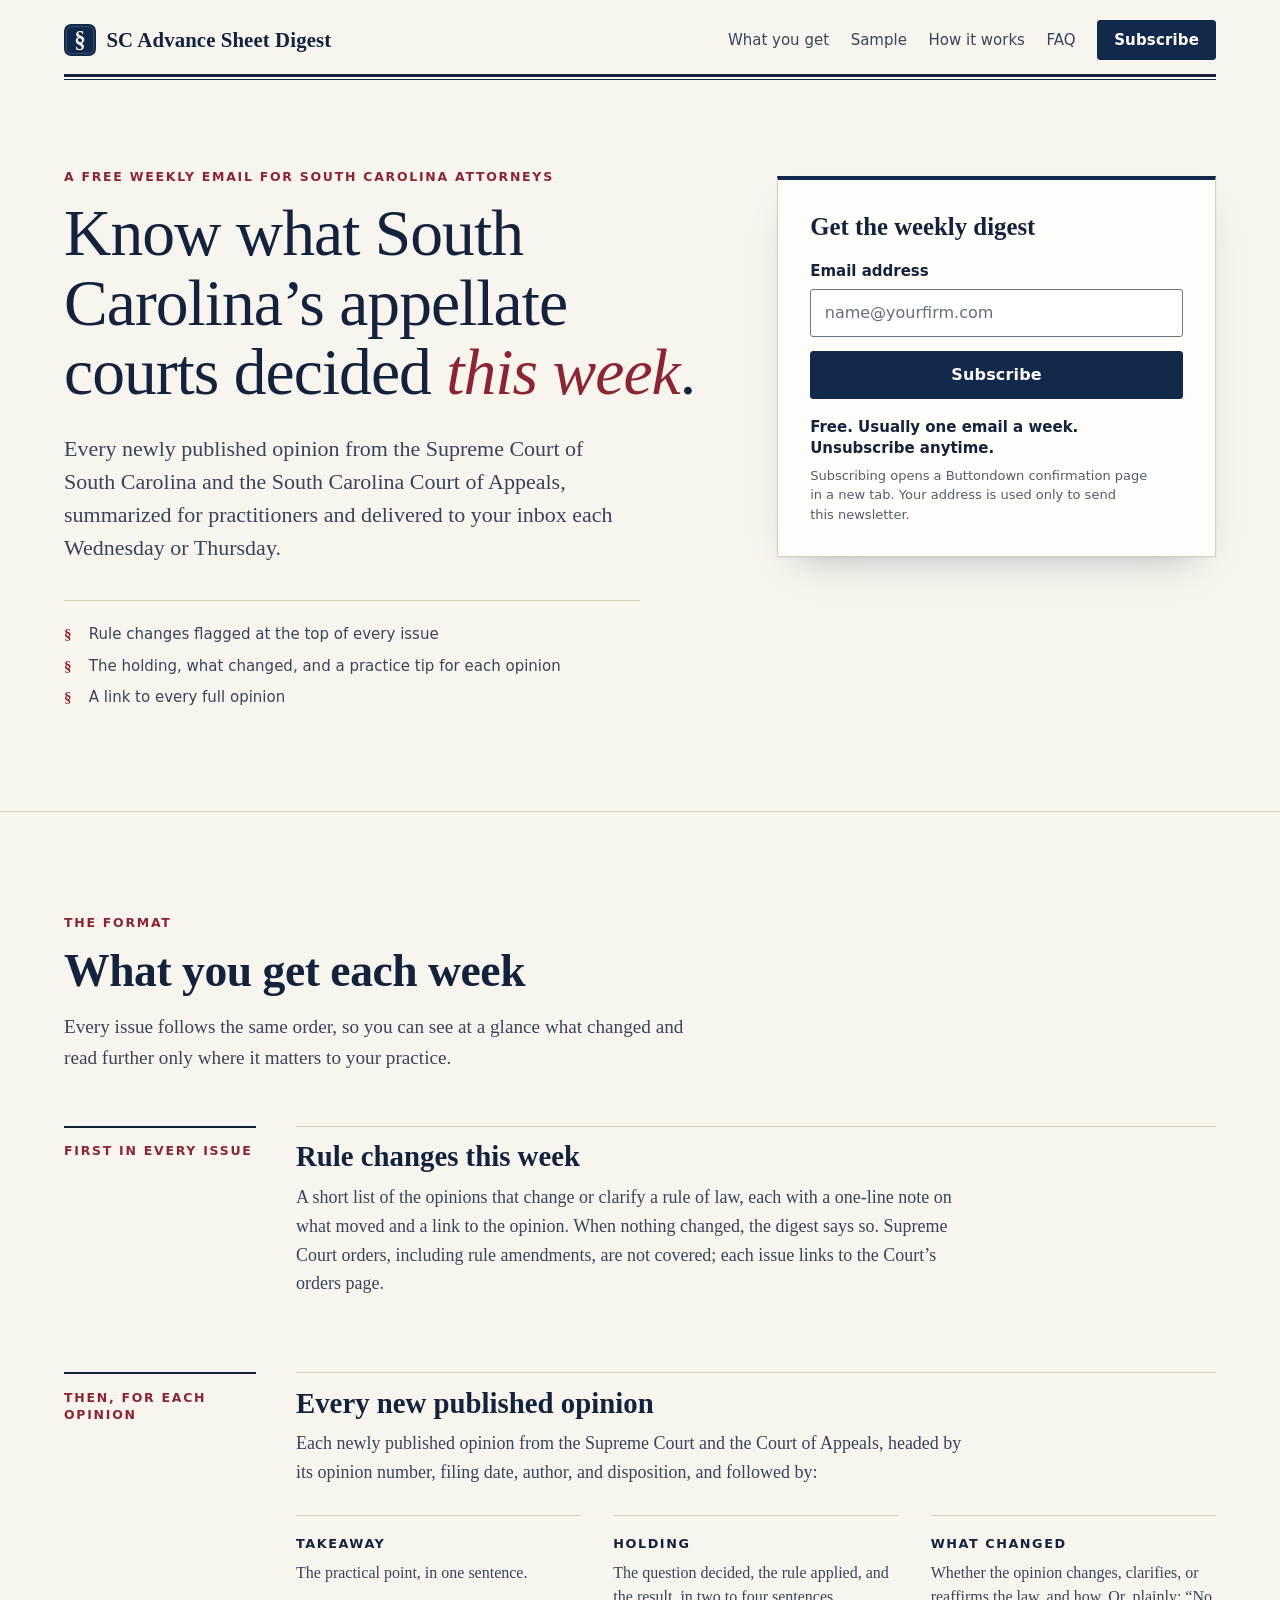
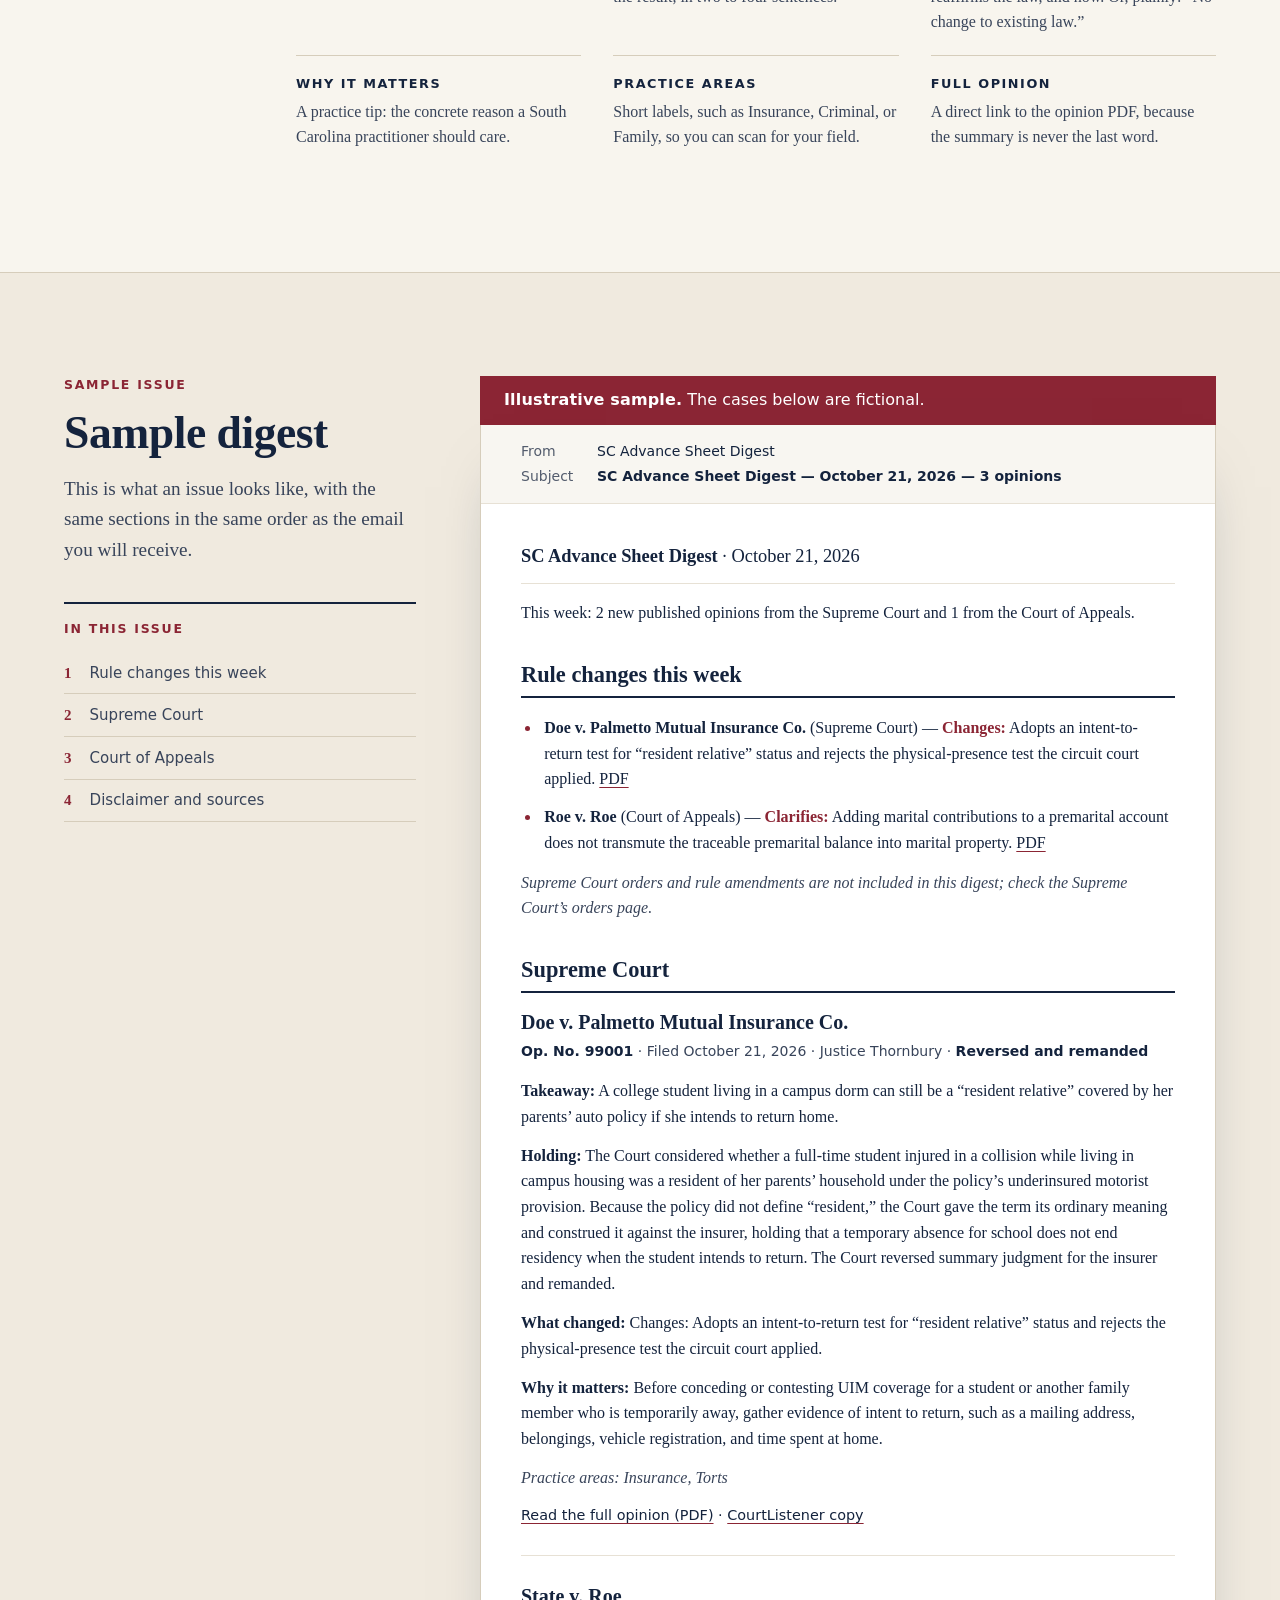
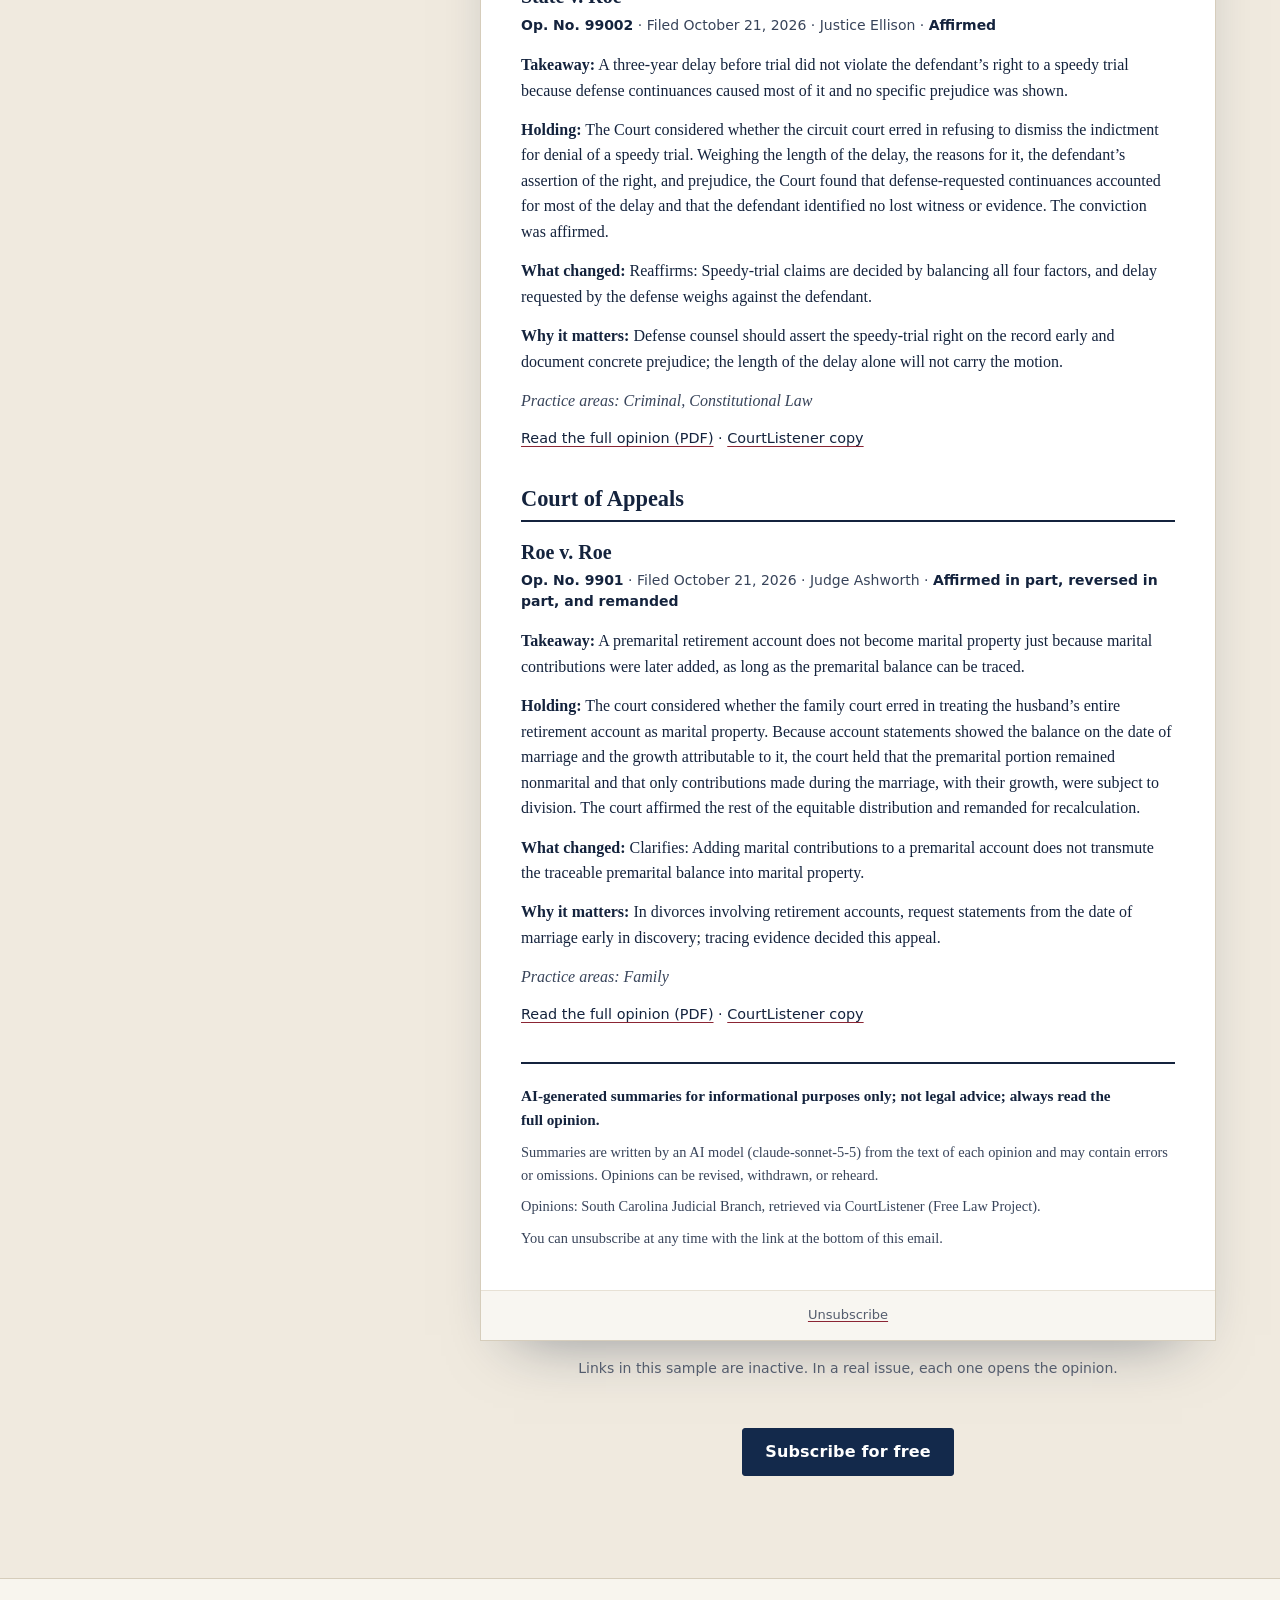
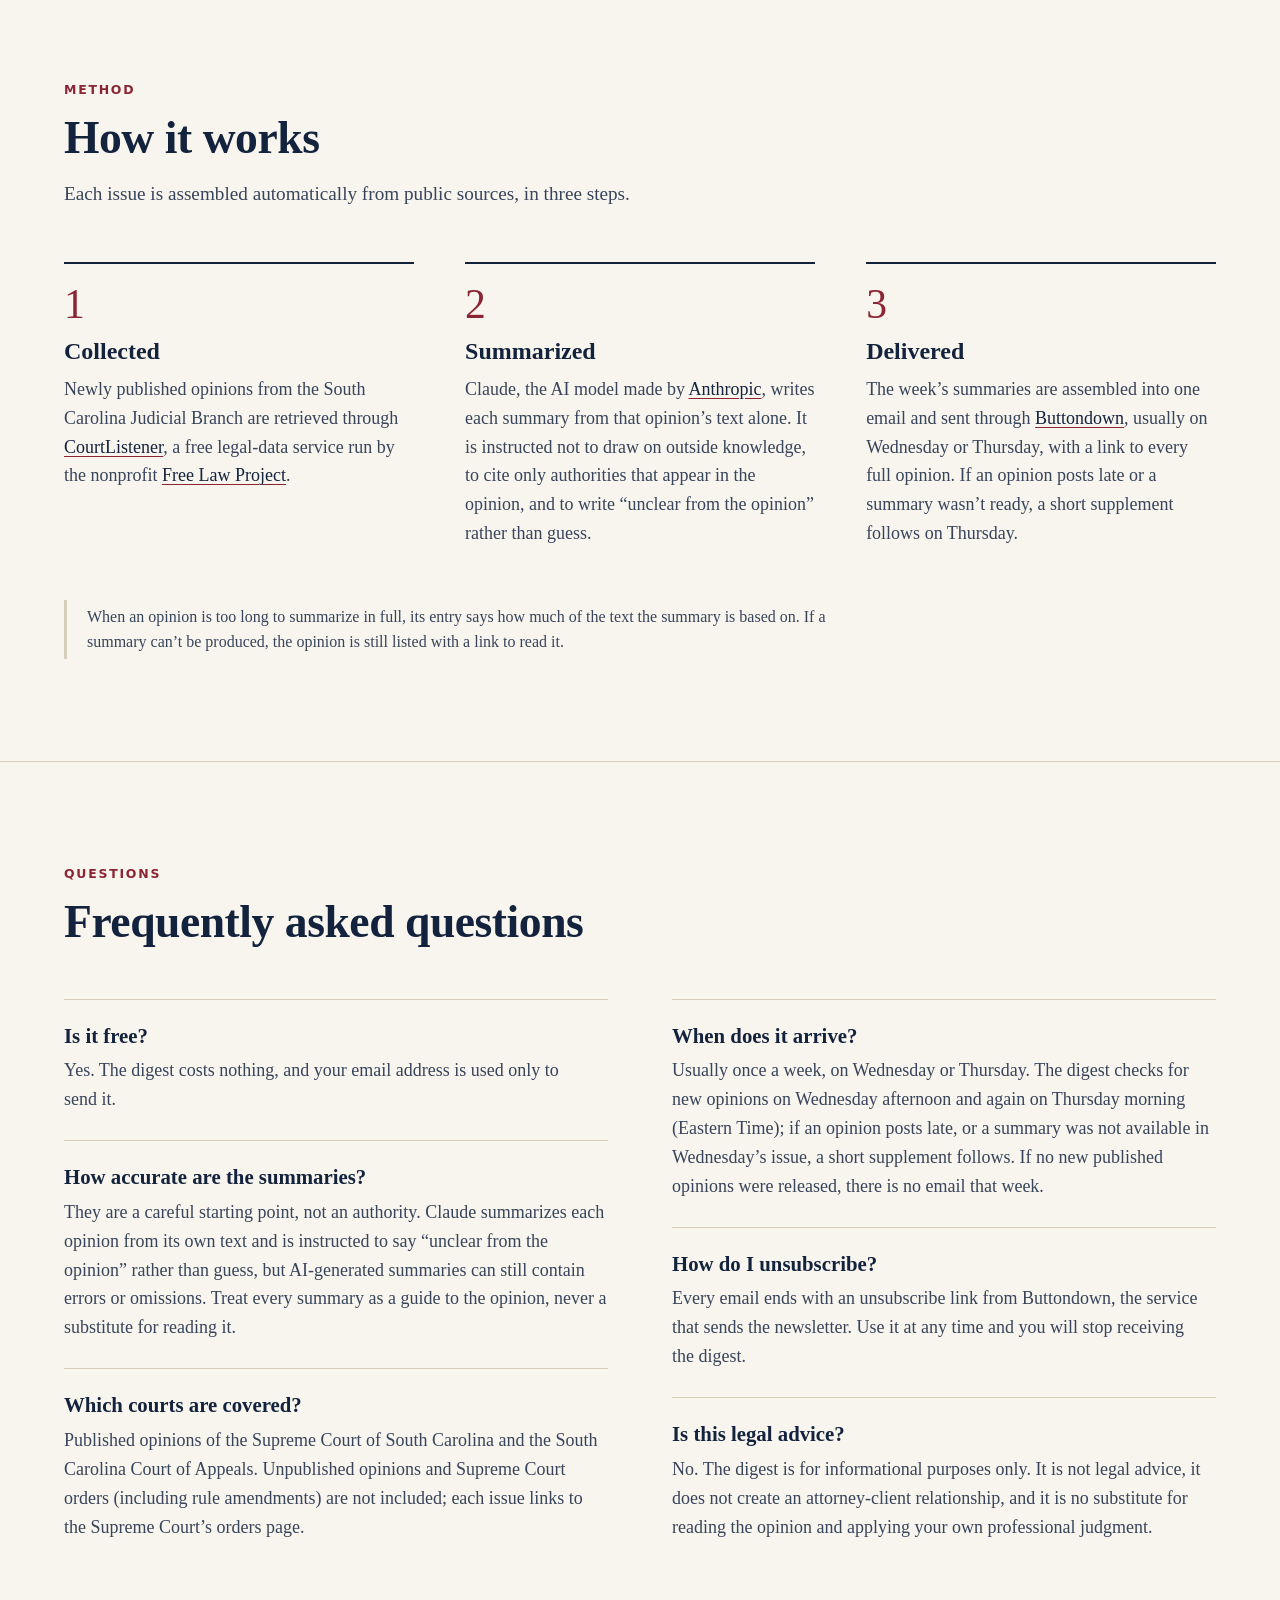
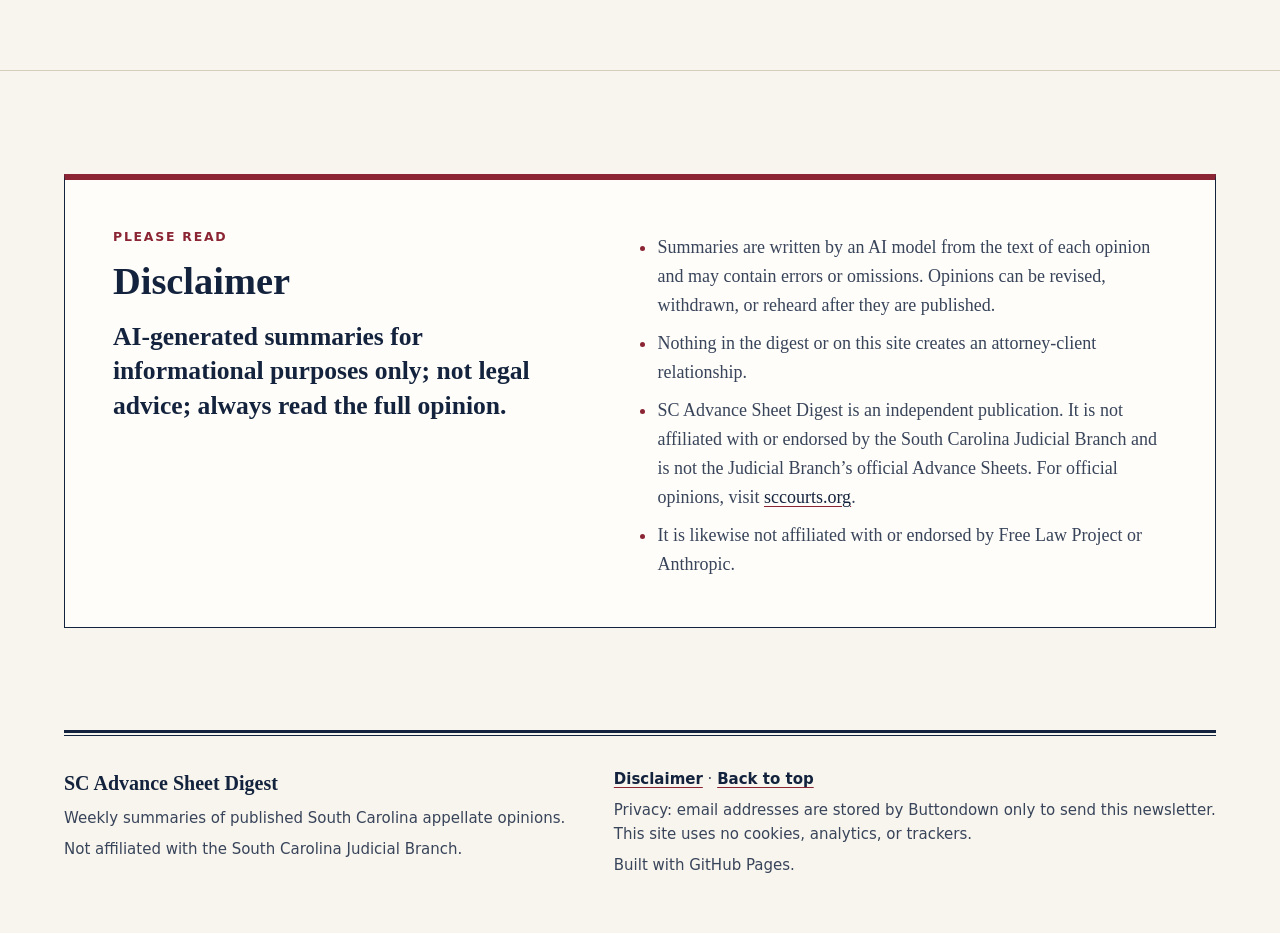
==== commit 143e0b96: "Subscriber-first README, operating guide, signup form username" ====
--- a/docs/index.html
+++ b/docs/index.html
@@ -54,8 +54,8 @@
 
         <div class="signup-card" id="subscribe">
           <h2 class="signup-title">Get the weekly digest</h2>
-          <!-- SETUP: replace the capitalized placeholder at the end of the action URL below with your Buttondown username. -->
-          <form class="signup-form" id="signup-form" action="https://buttondown.com/api/emails/embed-subscribe/YOUR_BUTTONDOWN_USERNAME" method="post" target="_blank">
+          <!-- The action URL ends with the Buttondown username (Buttondown: Settings > General). -->
+          <form class="signup-form" id="signup-form" action="https://buttondown.com/api/emails/embed-subscribe/LawAdvanceSheetDigest" method="post" target="_blank">
             <label for="email">Email address</label>
             <input type="email" name="email" id="email" required autocomplete="email" placeholder="name@yourfirm.com" aria-describedby="signup-terms">
             <input type="hidden" name="embed" value="1">
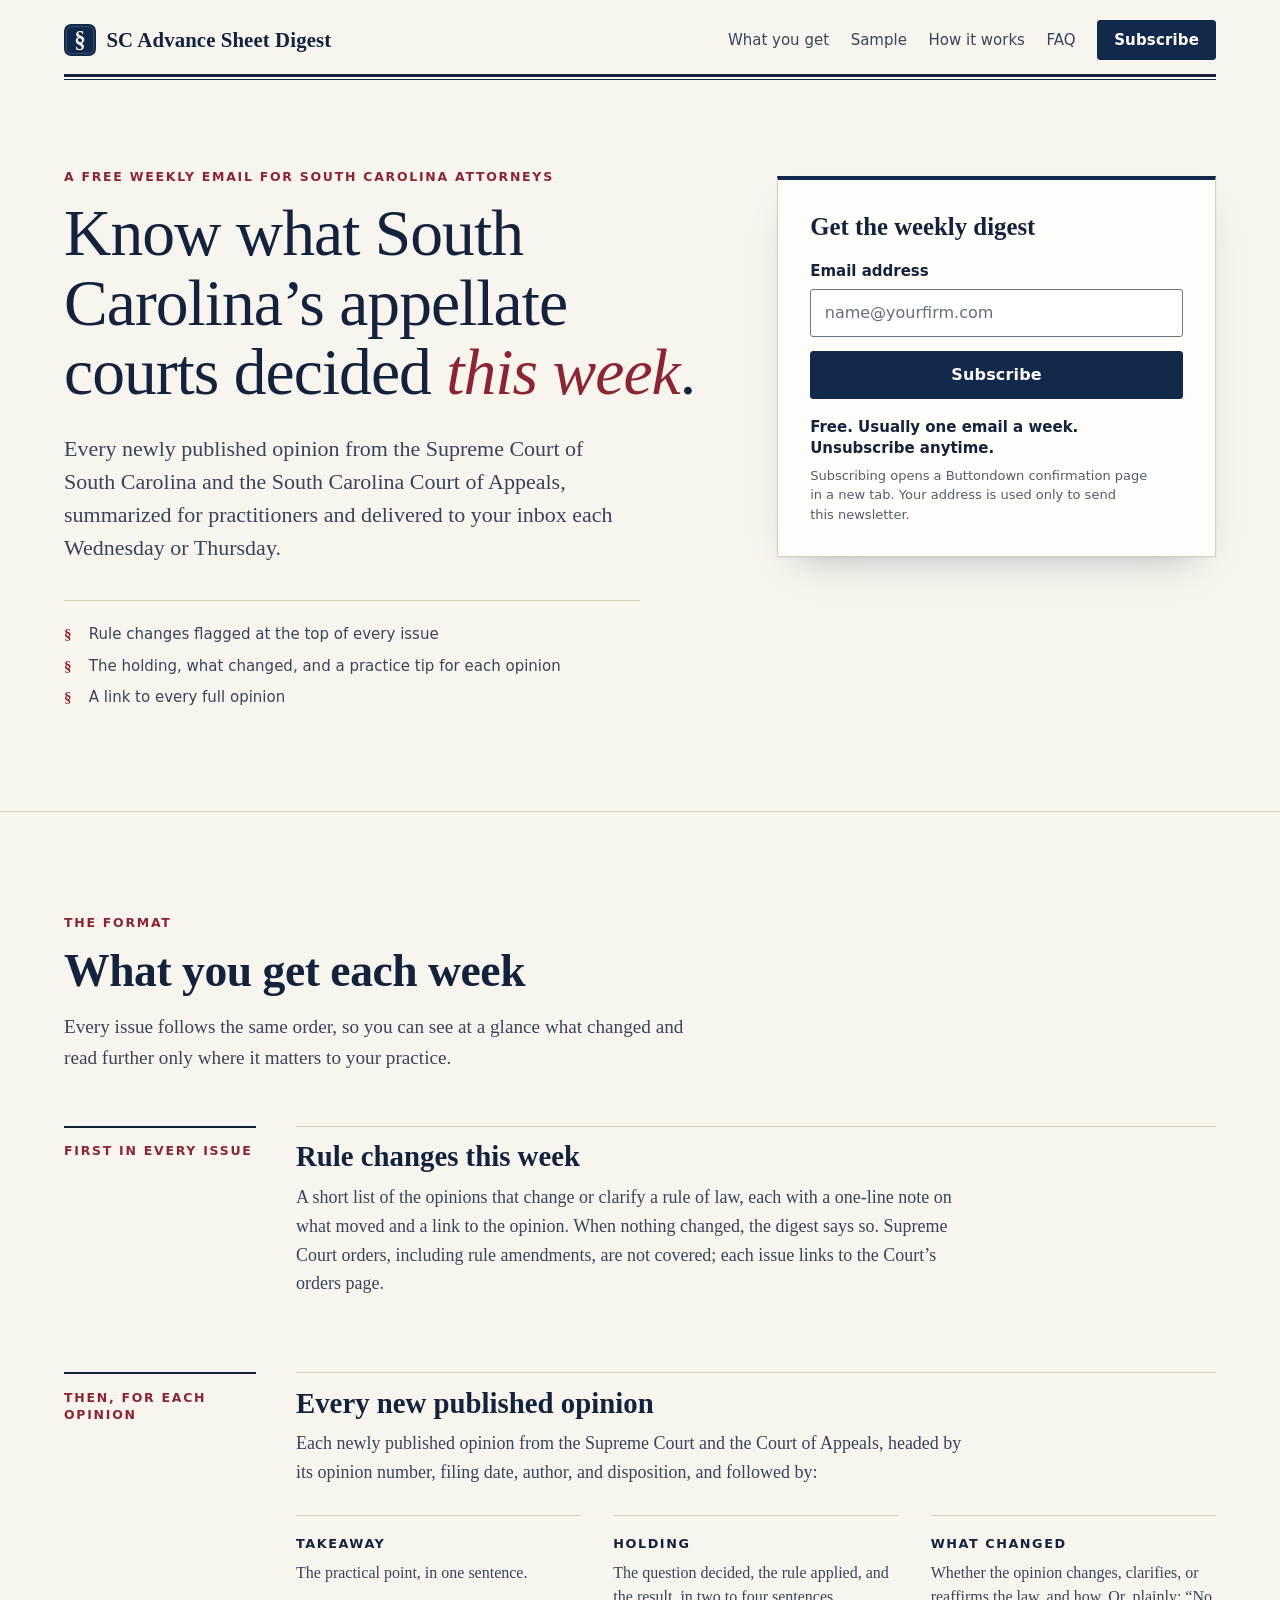
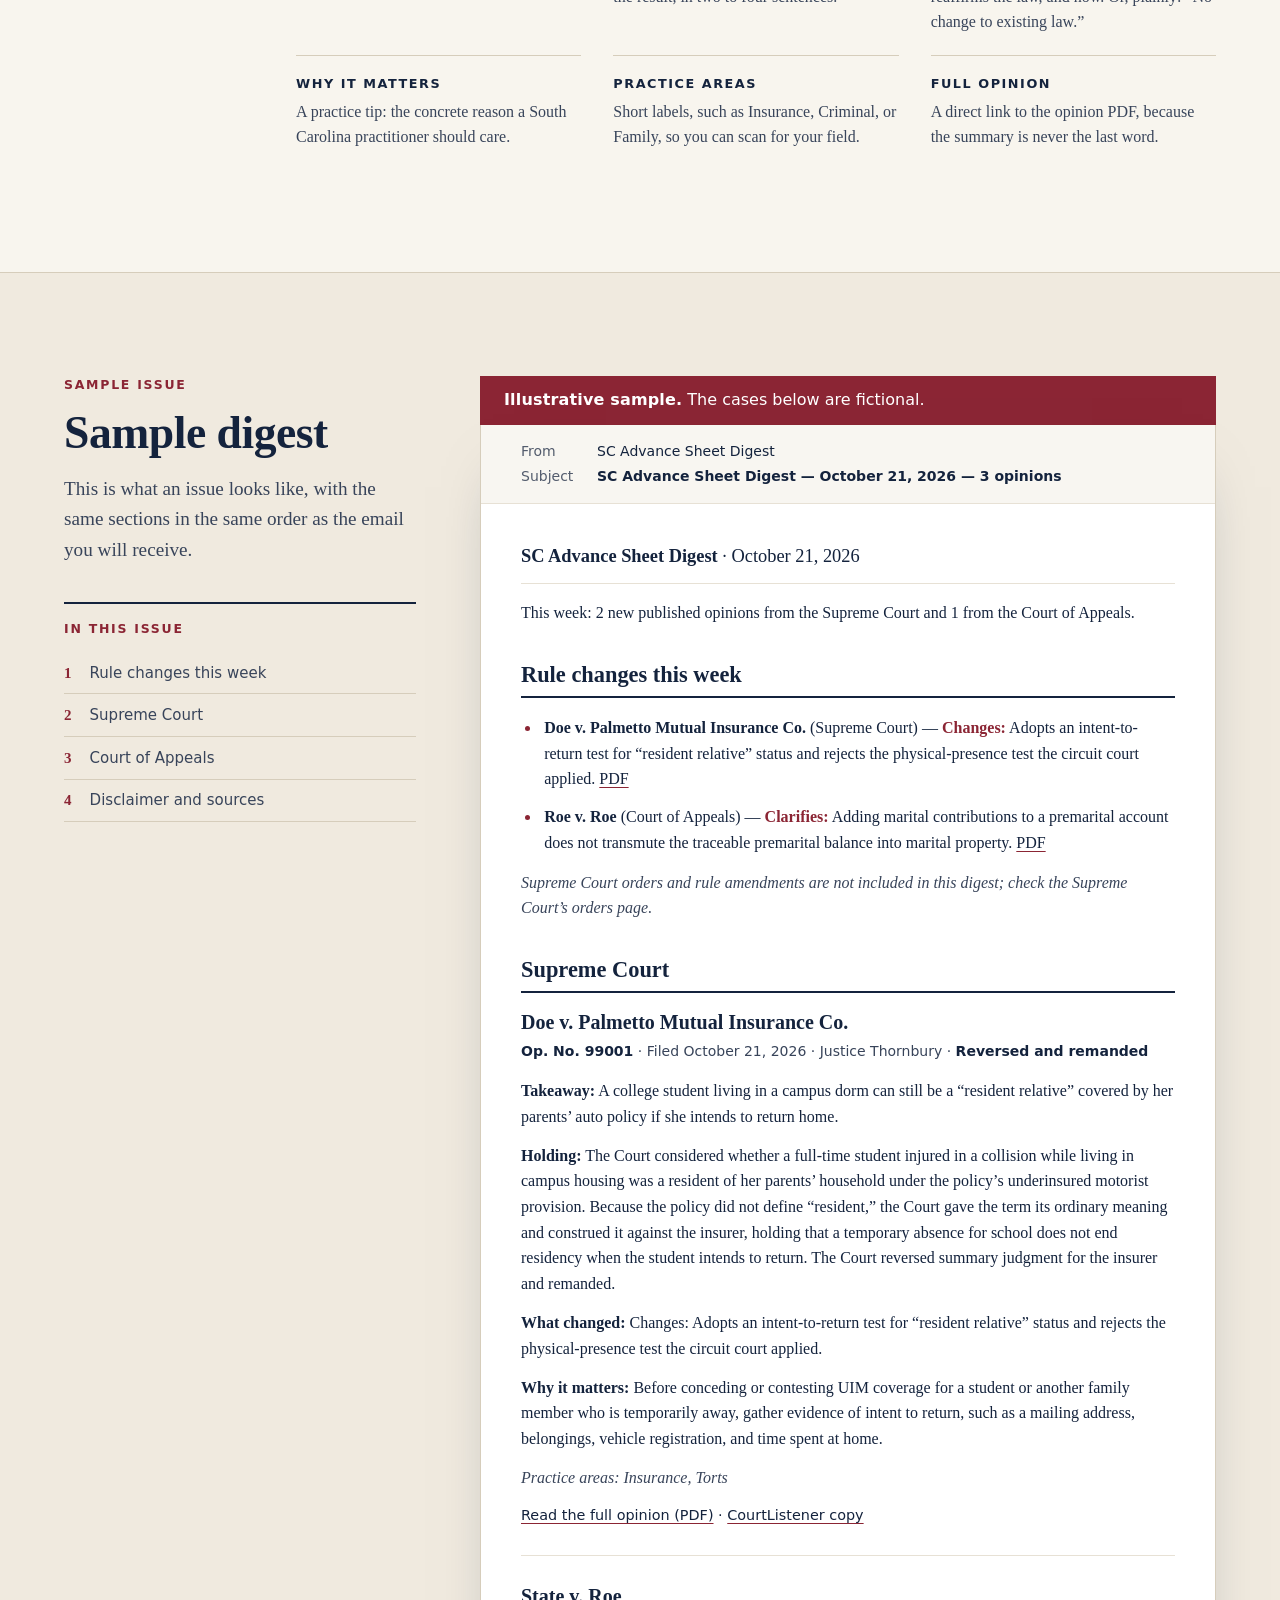
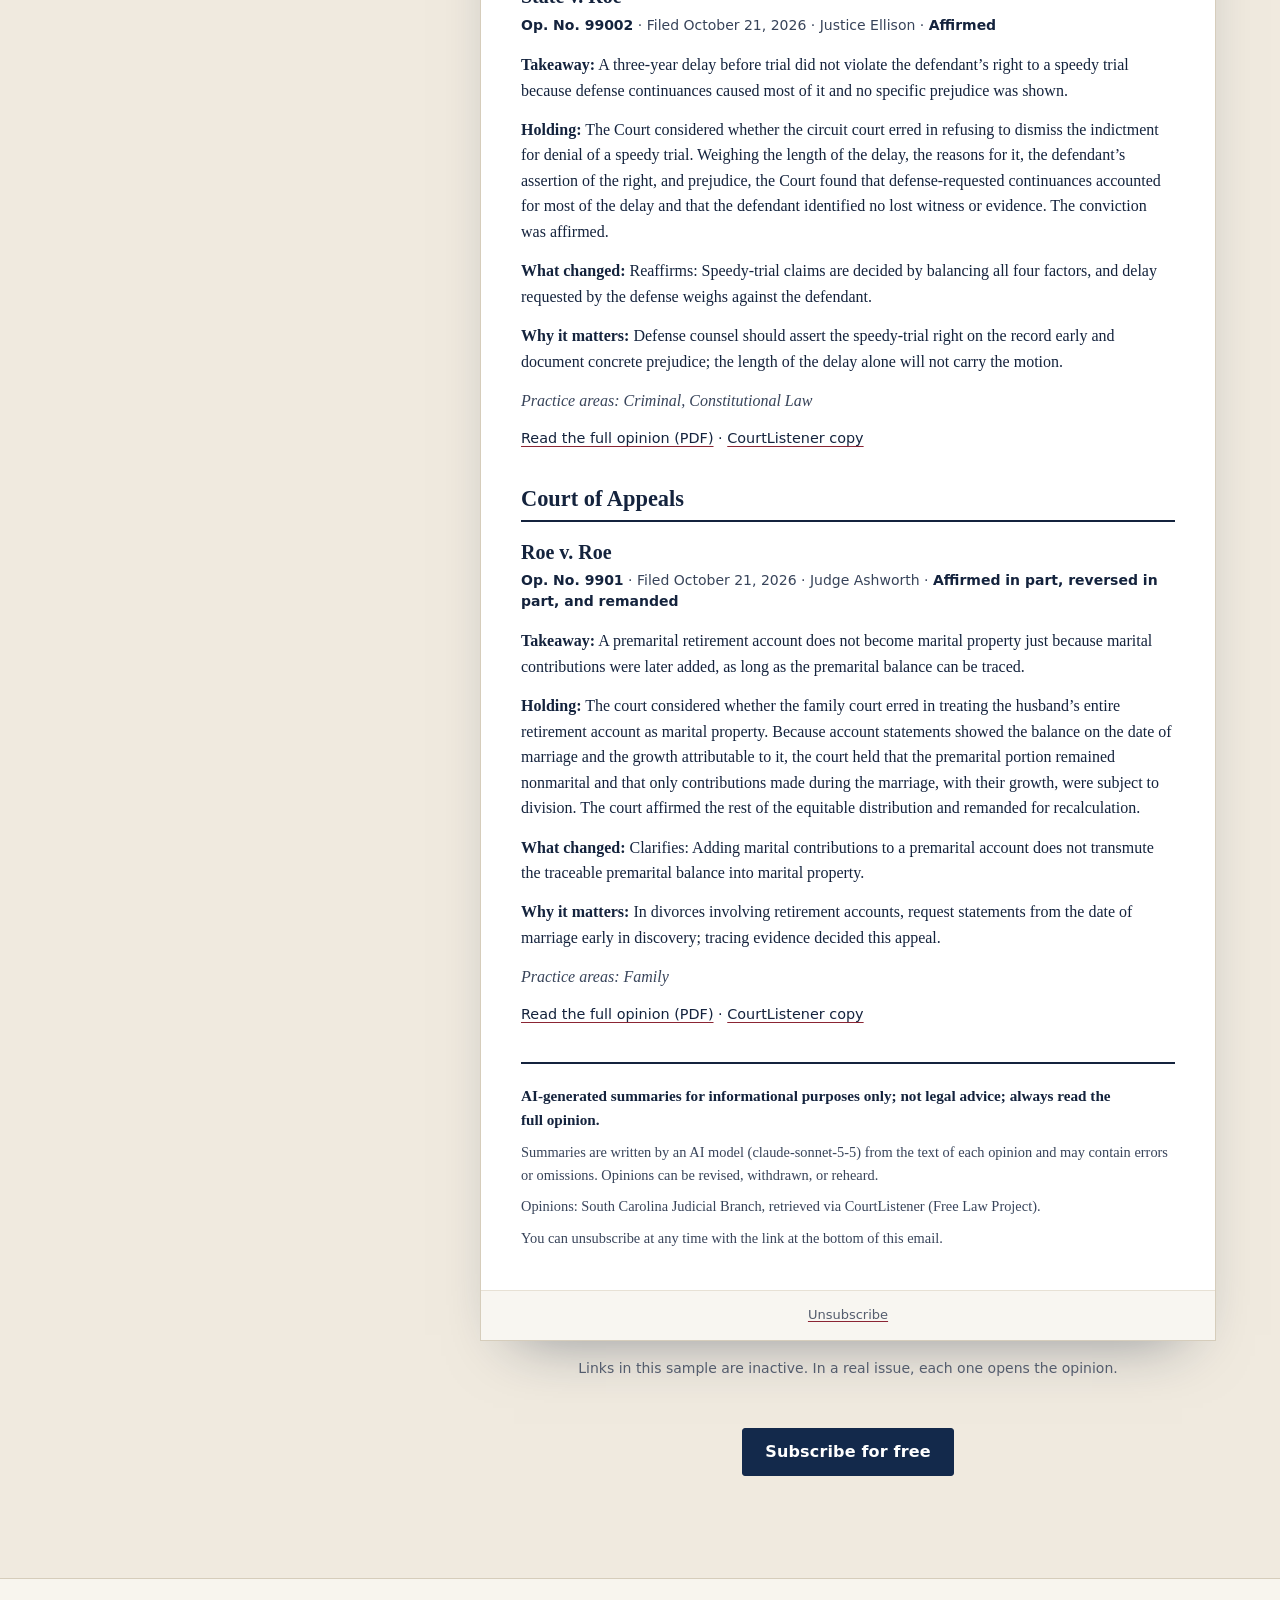
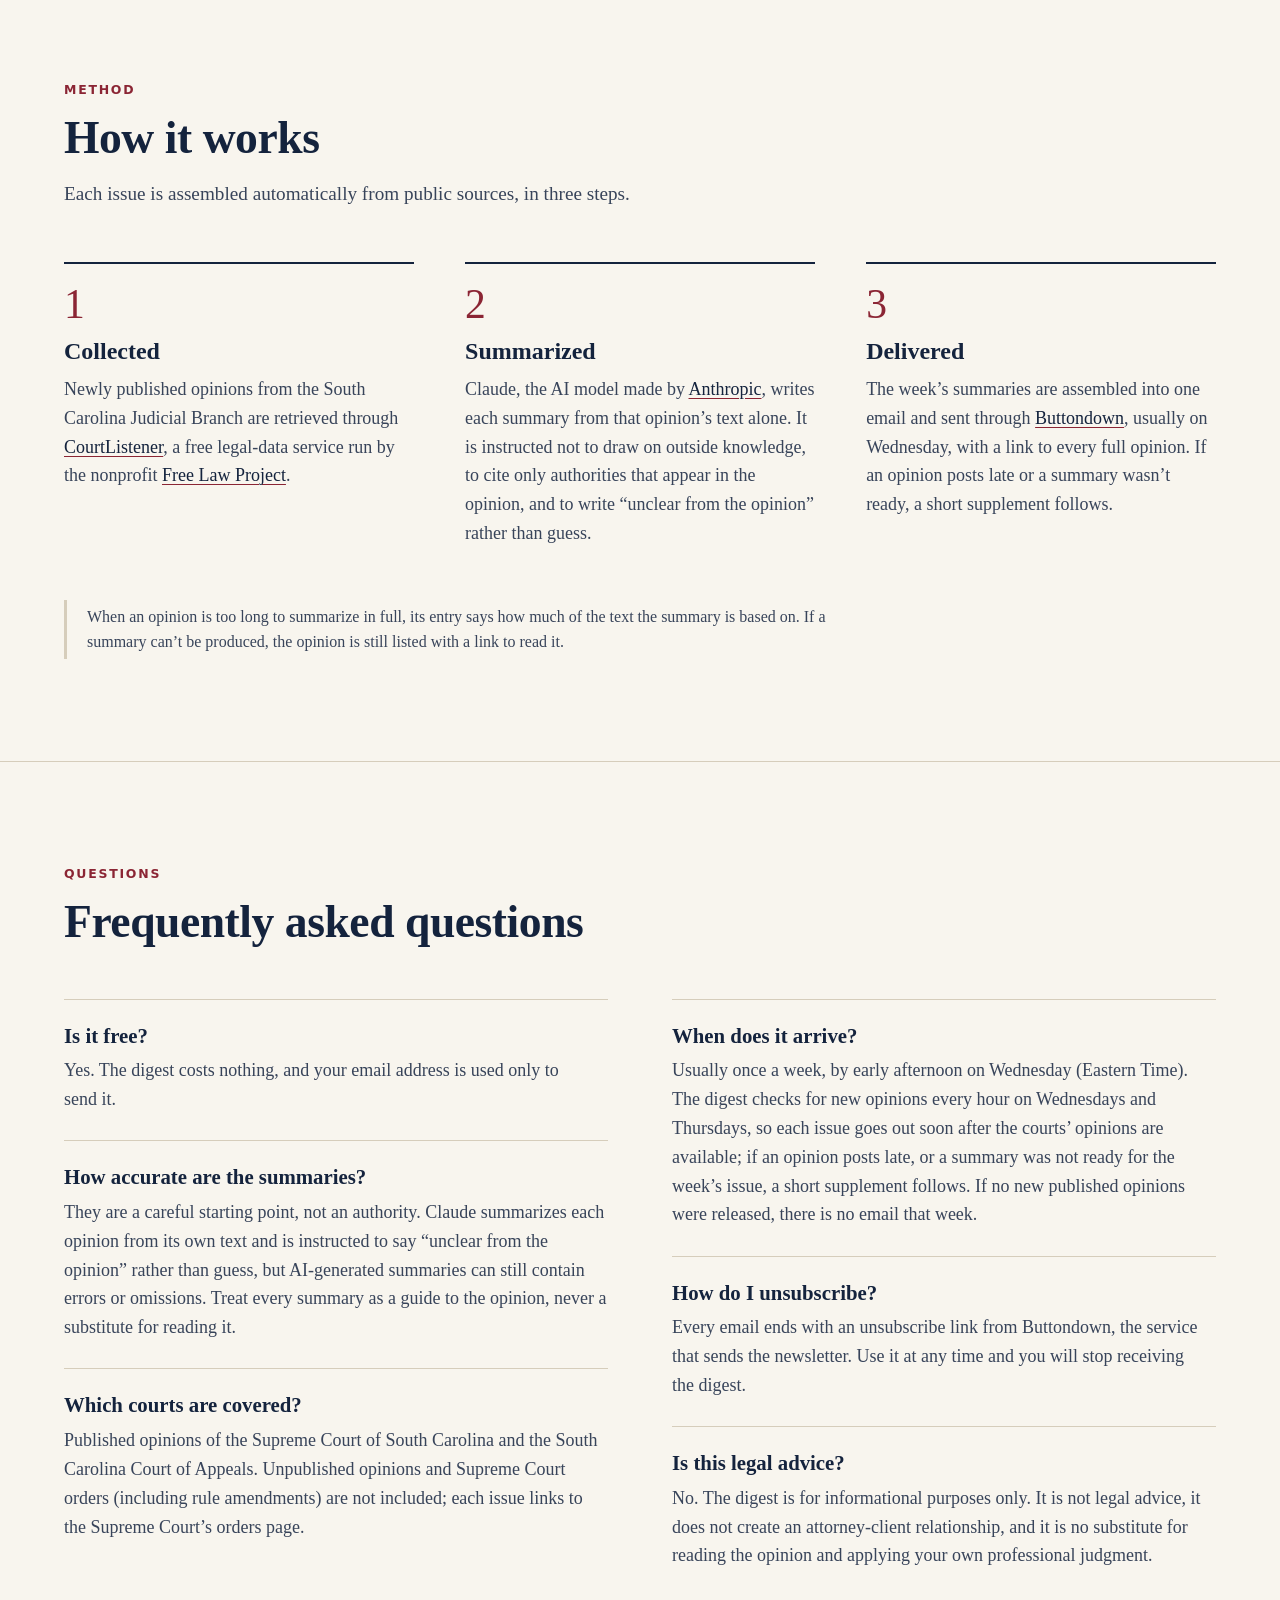
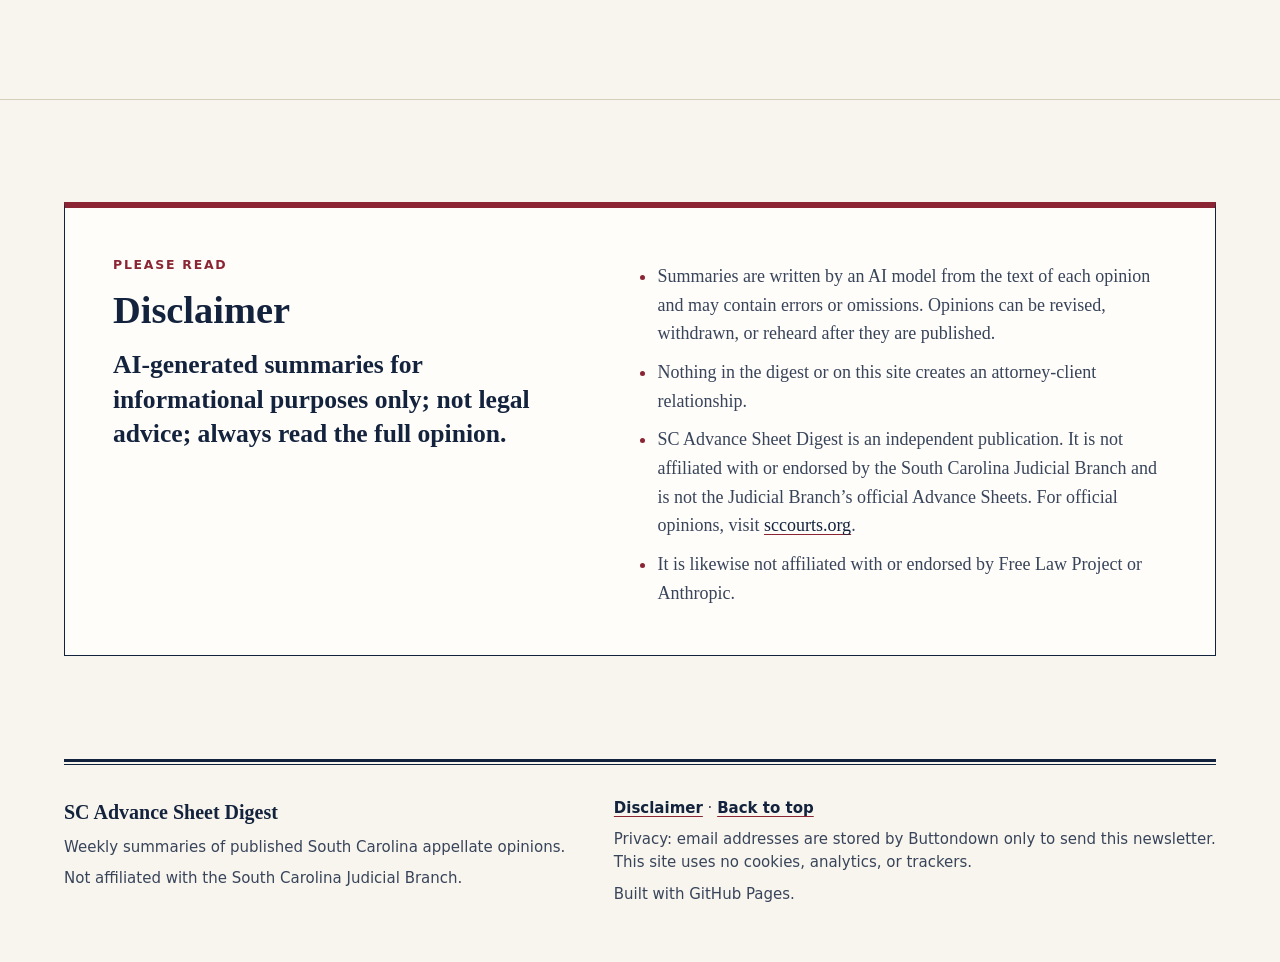
==== commit 1b3cf02a: "new" ====
--- a/docs/index.html
+++ b/docs/index.html
@@ -285,7 +285,7 @@
           <li class="step">
             <p class="step-number" aria-hidden="true">3</p>
             <h3>Delivered</h3>
-            <p>The week’s summaries are assembled into one email and sent through <a href="https://buttondown.com/">Buttondown</a>, usually on Wednesday or Thursday, with a link to every full opinion. If an opinion posts late or a summary wasn’t ready, a short supplement follows on Thursday.</p>
+            <p>The week’s summaries are assembled into one email and sent through <a href="https://buttondown.com/">Buttondown</a>, usually on Wednesday, with a link to every full opinion. If an opinion posts late or a summary wasn’t ready, a short supplement follows.</p>
           </li>
         </ol>
 
@@ -316,7 +316,7 @@
           </div>
           <div class="faq-item">
             <h3>When does it arrive?</h3>
-            <p>Usually once a week, on Wednesday or Thursday. The digest checks for new opinions on Wednesday afternoon and again on Thursday morning (Eastern Time); if an opinion posts late, or a summary was not available in Wednesday’s issue, a short supplement follows. If no new published opinions were released, there is no email that week.</p>
+            <p>Usually once a week, by early afternoon on Wednesday (Eastern Time). The digest checks for new opinions every hour on Wednesdays and Thursdays, so each issue goes out soon after the courts’ opinions are available; if an opinion posts late, or a summary was not ready for the week’s issue, a short supplement follows. If no new published opinions were released, there is no email that week.</p>
           </div>
           <div class="faq-item">
             <h3>How do I unsubscribe?</h3>
